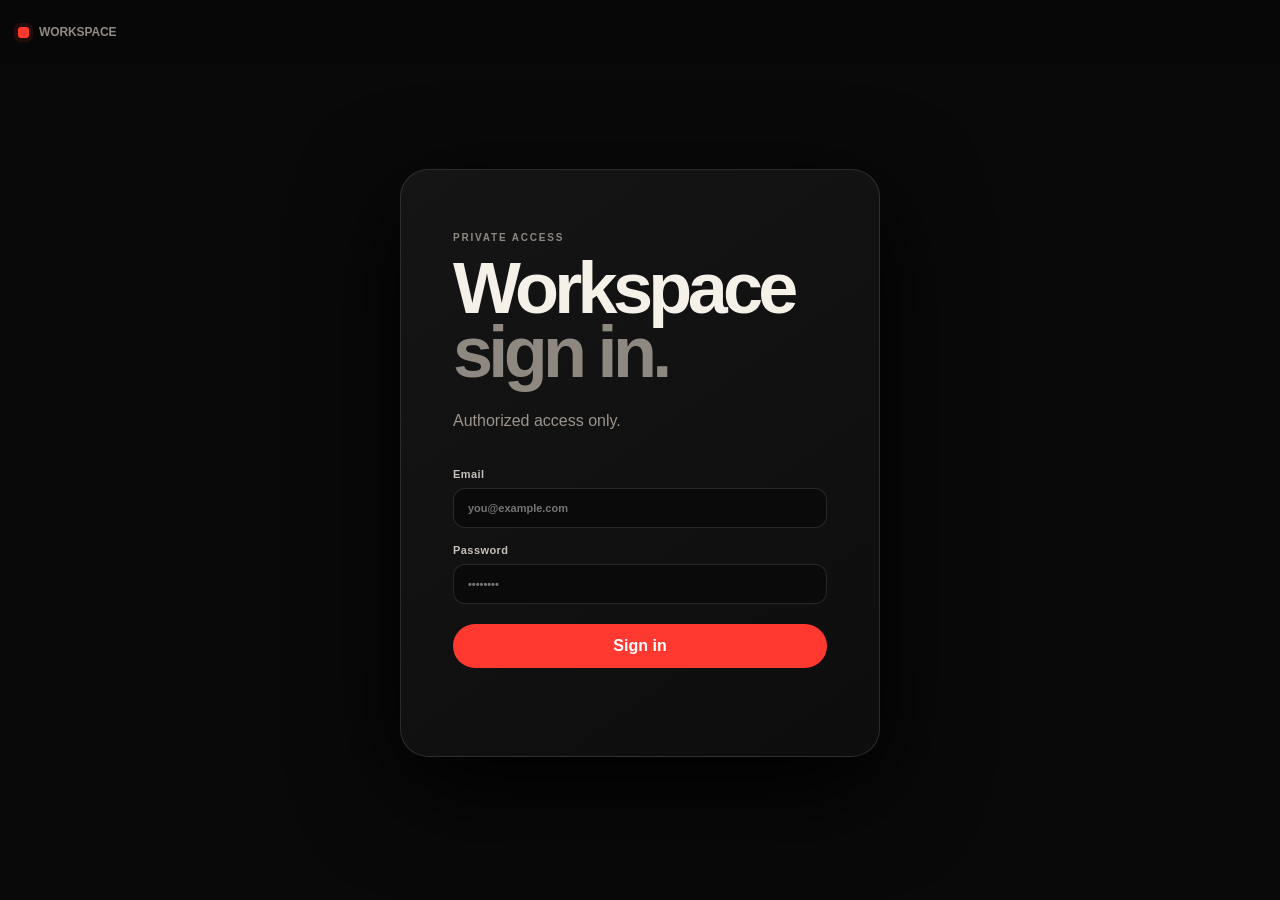
==== workspace/index.html @ 2addd580 "Migrate preserved BingeBox v26.6 frontend to Vercel" ====
<!doctype html>
<html lang="en">
<head>
  <meta charset="utf-8" />
  <meta name="viewport" content="width=device-width, initial-scale=1, viewport-fit=cover" />
  <meta name="theme-color" content="#090909" />
  <meta name="robots" content="noindex,nofollow,noarchive" />
  <title>Workspace</title>
  <link rel="icon" href="/assets/brand/favicon.svg" type="image/svg+xml" />
  <link rel="stylesheet" href="/workspace/admin.css?v=2470" />
</head>
<body>
  <header class="admin-header">
    <div class="workspace-mark" aria-label="Private workspace"><span></span><strong>Workspace</strong></div>
    <div class="admin-header-actions">
      <span id="sessionEmail" class="session-email"></span>
      <button id="logoutBtn" class="ghost-btn hidden" type="button">Sign out</button>
    </div>
  </header>

  <main>
    <section id="loginView" class="login-view">
      <div class="login-card">
        <p class="kicker">PRIVATE ACCESS</p>
        <h1>Workspace<br><em>sign in.</em></h1>
        <p class="muted">Authorized access only.</p>
        <form id="loginForm" class="stack">
          <label>Email<input id="loginEmail" type="email" autocomplete="email" required placeholder="you@example.com" /></label>
          <label>Password<input id="loginPassword" type="password" autocomplete="current-password" required placeholder="••••••••" /></label>
          <button class="primary-btn" type="submit">Sign in</button>
          <p id="loginStatus" class="status"></p>
        </form>
      </div>
    </section>

    <section id="dashboardView" class="dashboard hidden">
      <nav class="workspace-nav" aria-label="Workspace sections">
        <div class="workspace-nav-label">BINGEBOX</div>
        <a href="#libraryWorkspace" data-workspace-nav="content"><span><svg viewBox="0 0 24 24" aria-hidden="true"><path d="M4 5h6v6H4zM14 5h6v6h-6zM4 15h6v4H4zM14 15h6v4h-6z"/></svg></span><b>Content</b><small>Library & episodes</small></a>
        <a href="#analyticsWorkspace" data-workspace-nav="analytics"><span><svg viewBox="0 0 24 24" aria-hidden="true"><path d="M5 19V9m7 10V5m7 14v-7"/></svg></span><b>Insights</b><small>Audience performance</small></a>
        <a href="#homepageWorkspace" data-workspace-nav="homepage"><span><svg viewBox="0 0 24 24" aria-hidden="true"><path d="m4 12 8-7 8 7v7H4zM9 19v-5h6v5"/></svg></span><b>Homepage</b><small>Hero & discovery</small></a>
        <a href="#systemWorkspace" data-workspace-nav="system"><span><svg viewBox="0 0 24 24" aria-hidden="true"><circle cx="12" cy="12" r="3"/><path d="M19 12a7 7 0 0 0-.1-1l2-1.5-2-3.4-2.4 1a8 8 0 0 0-1.7-1L14.5 3h-5L9 6.1a8 8 0 0 0-1.7 1l-2.4-1-2 3.4L5 11a7 7 0 0 0 0 2l-2 1.5 2 3.4 2.4-1a8 8 0 0 0 1.7 1l.4 3.1h5l.4-3.1a8 8 0 0 0 1.7-1l2.4 1 2-3.4-2.1-1.5a7 7 0 0 0 .1-1z"/></svg></span><b>System</b><small>Health & operations</small></a>
      </nav>
      <div class="dashboard-top">
        <div>
          <p class="kicker" id="workspaceEyebrow">CONTENT</p>
          <h1 id="workspaceTitle">Content Library</h1>
          <p class="muted" id="workspaceSubtitle">Manage titles, episodes and publishing.</p>
        </div>
        <button id="newDramaBtn" class="primary-btn" type="button">+ Add drama</button>
      </div>

      <div class="stats" id="stats"></div>

      <section class="highlight-manager workspace-tab-panel" data-workspace-panel="homepage" id="homepageWorkspace" aria-labelledby="highlightManagerTitle">
        <div class="highlight-manager-head">
          <div><p class="kicker">HOMEPAGE</p><h2 id="highlightManagerTitle">Hero highlights</h2><p class="muted">Automatic mode always uses the current Top 3 Trending. Switch to Custom only when you want to pin specific titles.</p></div>
          <label class="highlight-mode"><input id="heroManualMode" type="checkbox" /><span>Custom picks</span></label>
        </div>
        <div id="heroAutoPreview" class="hero-auto-preview">Loading current trending picks…</div>
        <div id="heroManualFields" class="hero-manual-fields hidden">
          <label><span>#1 Front highlight</span><select id="heroPick1"></select></label>
          <label><span>#2 Middle highlight</span><select id="heroPick2"></select></label>
          <label><span>#3 Back highlight</span><select id="heroPick3"></select></label>
        </div>
        <div class="highlight-manager-foot"><p id="heroHighlightStatus" class="status" aria-live="polite"></p><button id="saveHeroHighlightsBtn" class="primary-btn" type="button">Save highlights</button></div>
      </section>

      <details class="workspace-secondary analytics-workspace workspace-tab-panel" data-workspace-panel="analytics" id="analyticsWorkspace" open><summary>Insights</summary>
      <section class="analytics-panel" aria-labelledby="analyticsTitle">
        <div class="analytics-head">
          <div><p class="kicker">AUDIENCE</p><div class="analytics-title-row"><h2 id="analyticsTitle">BingeBox analytics</h2><button class="analytics-info-btn" type="button" data-analytics-info="about" aria-label="About BingeBox analytics">i</button></div></div>
          <div class="analytics-controls"><select id="analyticsDays"><option value="7">7 days</option><option value="30" selected>30 days</option><option value="90">90 days</option></select><button id="refreshAnalyticsBtn" class="ghost-btn" type="button">Refresh</button></div>
        </div>
        <div class="analytics-period-note" id="analyticsPeriodNote">Performance for the selected period</div>
        <div class="analytics-cards" id="analyticsCards"><div class="empty">Loading insights…</div></div>
        <section class="meta-performance-card">
          <div class="meta-performance-head"><div><span>PERFORMANCE</span><strong id="analyticsGraphTitle">Views</strong></div><div class="metric-tabs" id="analyticsMetricTabs" role="tablist" aria-label="Graph metric"></div></div>
          <div class="analytics-trends" id="analyticsTrends"></div>
        </section>
        <div class="analytics-insights-grid"><div class="analytics-top" id="analyticsTop"></div><div class="analytics-breakdown" id="analyticsBreakdown"></div></div>
        <div class="analytics-funnel" id="analyticsFunnel"></div>
      </section>
      </details>



      <details class="workspace-secondary workspace-tab-panel" data-workspace-panel="system" id="systemWorkspace" open><summary>System health</summary>
      <section class="ops-panel" aria-labelledby="opsTitle">
        <div class="ops-head"><div><p class="kicker">OPERATIONS</p><h2 id="opsTitle">Storage &amp; live health</h2><p class="muted">Live checks for R2 storage, secure playback, push delivery and donation tracking.</p></div><button id="runOpsChecksBtn" class="ghost-btn" type="button">Run live checks</button></div>
        <div class="ops-cards" id="opsCards"><div class="empty">Run the live checks after each production deploy.</div></div>
        <div class="storage-meter"><div class="storage-meter-head"><span>R2 free storage allowance</span><strong id="storageMeterLabel">—</strong></div><div class="storage-meter-track"><i id="storageMeterFill"></i></div></div>
        <div class="ops-detail-grid"><div><span>Video objects</span><strong id="storageVideoObjects">—</strong></div><div><span>Average video</span><strong id="storageAverageVideo">—</strong></div><div><span>Orphaned video files</span><strong id="storageOrphans">—</strong></div><div><span>Est. storage cost</span><strong id="storageCost">—</strong></div></div>
        <div id="opsCheckList" class="ops-check-list"></div>
        <section class="source-health" aria-labelledby="sourceHealthTitle">
          <div class="source-health-head">
            <div><p class="kicker">PLAYER COVERAGE</p><h3 id="sourceHealthTitle">Source health</h3><p class="muted">One-click broken-episode repair retests disabled stored sources, safely reactivates any source that is genuinely reusable, restores the playback fallback, and leaves truly dead sources disabled for fresh recapture.</p></div>
            <div class="source-health-actions"><button id="fixBrokenEpisodesBtn" class="primary-btn" type="button">Fix all broken episodes</button><button id="fixAllSourcesBtn" class="ghost-btn" type="button">Fix all sources</button><button id="refreshSourceHealthBtn" class="ghost-btn" type="button">Refresh sources</button></div>
          </div>
          <p id="sourceRepairStatus" class="status source-repair-status" aria-live="polite"></p>
          <div id="sourceHealthCards" class="source-health-cards"><div class="empty">Run live checks to review source coverage.</div></div>
          <div id="sourceHealthAttention" class="source-health-attention"></div>
        </section>
      </section>
      </details>

      <details class="workspace-secondary workspace-tab-panel" data-workspace-panel="system"><summary>Notifications & donations</summary>
      <div class="operations-grid">
        <section class="ops-subpanel" aria-labelledby="donationTrackingTitle">
          <div class="ops-subhead"><div><p class="kicker">PAYMONGO</p><h2 id="donationTrackingTitle">Donation tracking</h2></div><button id="refreshDonationsBtn" class="ghost-btn" type="button">Refresh</button></div>
          <div class="mini-stat-grid"><div><strong id="donationTotal">₱0</strong><span>30-day support</span></div><div><strong id="donationCount">0</strong><span>Payments</span></div><div><strong id="donationAllTime">₱0</strong><span>All time</span></div></div>
          <div class="integration-state" id="donationWebhookState">Checking webhook…</div>
          <div id="recentDonations" class="compact-list"><div class="empty">No tracked payments yet.</div></div>
        </section>

        <section class="ops-subpanel" aria-labelledby="pushTitle">
          <div class="ops-subhead"><div><p class="kicker">PUSH</p><h2 id="pushTitle">Visitor notifications</h2></div><button id="refreshPushBtn" class="ghost-btn" type="button">Refresh</button></div>
          <div class="push-admin-stats"><strong id="pushSubscriberCount">0</strong><span>subscribed devices</span></div>
          <form id="pushBroadcastForm" class="push-broadcast-form">
            <label>Notification title<input id="pushTitleInput" maxlength="90" placeholder="New episodes are live" required /></label>
            <label>Message<textarea id="pushBodyInput" maxlength="220" rows="2" placeholder="A short, useful update." required></textarea></label>
            <label>Open when tapped<input id="pushUrlInput" maxlength="300" value="/" placeholder="/watch?..." /></label>
            <button class="primary-btn" type="submit">Send notification</button><p id="pushBroadcastStatus" class="status"></p>
          </form>
          <div id="pushHistory" class="compact-list"><div class="empty">No notifications sent yet.</div></div>
        </section>
      </div>
      </details>

      <details class="workspace-secondary workspace-tab-panel" data-workspace-panel="system"><summary>Donation settings</summary>
      <section class="site-settings-panel" aria-labelledby="donationSettingsTitle">
        <div class="site-settings-head"><div><p class="kicker">SUPPORT</p><h2 id="donationSettingsTitle">Donation button</h2><p class="muted">Use an external HTTPS payment or donation page. BingeBox never handles card details directly.</p></div><button id="saveDonationSettingsBtn" class="primary-btn" type="button">Save</button></div>
        <div class="site-settings-grid"><label>Button label<input id="donationLabel" maxlength="28" placeholder="Donate" /></label><label>Donation URL<input id="donationUrl" type="url" placeholder="https://…" /></label></div><p id="donationSettingsStatus" class="status"></p>
      </section>
      </details>

      <div class="notice hidden legacy-control workspace-tab-panel" data-workspace-panel="content" id="r2Notice"><strong>Video uploads are not connected yet.</strong><span>Finish the Cloudflare R2 Worker setup, then paste the Worker URL into <code>config.js</code>.</span></div>
      <section class="library-panel workspace-tab-panel" data-workspace-panel="content" id="libraryWorkspace" aria-labelledby="libraryTitle">
        <div class="library-head">
          <div><p class="kicker">LIBRARY</p><h2 id="libraryTitle">Dramas</h2><p class="muted" id="librarySummary">Loading titles…</p></div>
          <div class="library-controls">
            <label class="library-search"><span>Search</span><input id="dramaSearch" type="search" placeholder="Find a drama…" autocomplete="off" /></label>
            <label><span>Status</span><select id="dramaStatusFilter"><option value="all">All</option><option value="published">Published</option><option value="draft">Draft</option><option value="scheduled">Scheduled</option><option value="complete">Complete</option><option value="r18">R18</option></select></label>
            <label><span>Sort</span><select id="dramaSort"><option value="updated">Recently updated</option><option value="title">Title A–Z</option><option value="episodes">Most episodes</option><option value="status">Status</option></select></label>
          </div>
        </div>
        <div id="dramaList" class="drama-list"></div>
      </section>


      <details class="workspace-secondary workspace-tab-panel" data-workspace-panel="system"><summary>Requests & reports</summary>
      <div class="moderation-grid">
        <section class="moderation-panel"><div class="moderation-head"><div><p class="kicker">COMMUNITY POLL</p><h2>Upload requests</h2></div><button id="refreshRequestsBtn" class="ghost-btn" type="button">Refresh</button></div><div id="adminRequestList" class="moderation-list"><div class="empty">Loading requests…</div></div></section>
        <section class="moderation-panel"><div class="moderation-head"><div><p class="kicker">EPISODE HEALTH</p><h2>Viewer reports</h2></div><button id="refreshReportsBtn" class="ghost-btn" type="button">Refresh</button></div><div id="adminReportList" class="moderation-list"><div class="empty">Loading reports…</div></div></section>
      </div>
      </details>

      <details class="workspace-secondary workspace-tab-panel" data-workspace-panel="system"><summary>Security & rights log</summary>
      <section class="security-panel" aria-labelledby="securityPanelTitle">
        <div class="security-panel-head"><div><p class="kicker">SECURITY &amp; RIGHTS</p><h2 id="securityPanelTitle">Protection status</h2></div><button id="refreshAuditBtn" class="ghost-btn" type="button">Refresh</button></div>
        <div class="security-status-grid">
          <div class="security-status-item"><span>Secure media gateway</span><strong id="secureMediaStatus">Checking…</strong></div>
          <div class="security-status-item"><span>Publishing confirmation guard</span><strong class="ok">Active</strong></div>
          <div class="security-status-item"><span>Publishing audit trail</span><strong class="ok">Active</strong></div>
        </div>
        <div id="auditList" class="audit-list"><div class="empty">Loading recent activity…</div></div>
      </section>
      </details>
    </section>
  </main>

  <dialog id="analyticsInfoDialog" class="analytics-info-dialog">
    <div class="analytics-info-shell">
      <button id="closeAnalyticsInfo" class="icon-btn" type="button" aria-label="Close analytics information">×</button>
      <p class="kicker">ANALYTICS GUIDE</p><h2 id="analyticsInfoTitle">About analytics</h2><div id="analyticsInfoBody"></div>
    </div>
  </dialog>

  <dialog id="dramaDialog" class="editor-dialog">
    <form id="dramaForm" method="dialog" class="editor-shell">
      <div class="editor-head">
        <div><p class="kicker">DRAMA DETAILS</p><h2 id="editorTitle">Add drama</h2></div>
        <button class="icon-btn" value="cancel" type="button" id="closeEditor" aria-label="Close">×</button>
      </div>
      <input id="dramaId" type="hidden" />
      <div class="form-grid">
        <label>Title<input id="title" required placeholder="Drama title" /></label>
        <label>Slug<input id="slug" required placeholder="drama-title" pattern="[a-z0-9-]+" /></label>
        <label>Genre<select id="genre">
  <option>romance</option>
  <option>fantasy</option>
  <option>action</option>
  <option>comedy</option>
  <option>drama</option>
  <option>thriller</option>
  <option>mystery</option>
  <option>historical</option>
  <option>revenge</option>
  <option>family</option>
  <option>werewolf</option>
  <option>billionaire</option>
  <option>mafia</option>
  <option>anime</option>
  <option>sci-fi</option>
  <option>supernatural</option>
  <option>crime</option>
  <option>school</option>
  <option>office</option>
  <option>medical</option>
  <option>other</option>
</select></label>
        <label>Sort order<input id="sortOrder" type="number" value="0" step="1" /></label>
        <label>Publish at <span>optional</span><input id="dramaPublishAt" type="datetime-local" /></label>
        <label class="span-2">Moods / tags<input id="mood" placeholder="romance, revenge, CEO" /></label>
        <label class="span-2">Description<textarea id="description" rows="4" placeholder="Short hook for the drama"></textarea></label>
        <label class="span-2">Poster URL<input id="posterUrl" placeholder="https://…" /></label>
        <label class="upload-field span-2">Upload poster<input id="posterFile" type="file" accept="image/jpeg,image/png,image/webp" /><span id="posterUploadStatus"></span></label>
        <div class="poster-preview-wrap span-2"><img id="posterPreview" class="poster-preview hidden" alt="Poster preview" /></div>

        <section class="rights-panel permission-panel span-2" aria-labelledby="rightsPanelTitle">
          <div class="rights-panel-head">
            <div><p class="kicker">PUBLISHING PERMISSION</p><h3 id="rightsPanelTitle">Permission confirmation</h3></div>
            <span id="rightsStateBadge" class="rights-state">Not confirmed</span>
          </div>
          <label class="permission-auto">
            <input id="autoConfirmRights" type="checkbox" />
            <span><strong>Auto-confirm permission in Workspace</strong><small>When enabled, new or unverified dramas open with publishing permission already confirmed. You can turn this off any time.</small></span>
          </label>
          <label class="permission-attest">
            <input id="rightsAttestation" type="checkbox" />
            <span><strong>I confirm BingeBox has permission to distribute this title.</strong><small>This confirmation applies to this drama and its episodes. Publishing remains blocked until it is checked.</small></span>
          </label>
          <details class="rights-advanced">
            <summary>Advanced rights details <span>optional</span></summary>
            <p class="rights-help">Optional private record-keeping. These details are not shown in the public catalog.</p>
            <div class="rights-grid">
              <label>Rights basis<select id="rightsBasis"><option value="other">Permission confirmed</option><option value="licensed">Licensed</option><option value="owned">Owned / commissioned</option><option value="public_domain">Public domain</option><option value="unverified">Not specified</option></select></label>
              <label>Rights holder / licensor<input id="rightsHolder" placeholder="Optional" /></label>
              <label>License / agreement reference<input id="rightsReference" placeholder="Optional contract or internal reference" /></label>
              <label>Licensed territories<input id="rightsTerritories" placeholder="Optional" /></label>
              <label>Rights expiry<input id="rightsExpiry" type="date" /></label>
              <label class="span-2">Internal notes<textarea id="rightsNotes" rows="3" placeholder="Optional internal notes"></textarea></label>
            </div>
          </details>
          <p id="rightsMessage" class="status"></p>
        </section>
      </div>
      <div class="toggle-row">
        <label class="switch-label legacy-featured-control hidden"><input id="featured" type="checkbox" /><span></span>Legacy featured flag</label>
        <label class="switch-label"><input id="completeSeries" type="checkbox" /><span></span>Complete series</label>
        <label class="switch-label r18-switch"><input id="r18Flag" type="checkbox" /><span></span>R18 / 18+</label>
        <label class="switch-label"><input id="published" type="checkbox" /><span></span>Published</label>
      </div>
      <div class="r18-detector-row" id="r18DetectorRow">
        <span id="r18DetectorStatus">R18 detector: no adult-content signal detected.</span>
        <div class="r18-detector-actions">
          <label class="r18-auto-toggle"><input id="autoR18Tagging" type="checkbox" checked /> Auto-tag R18</label>
          <button id="scanR18Btn" class="ghost-btn" type="button">Scan metadata</button>
        </div>
      </div>
      <div class="editor-actions">
        <button class="danger-btn hidden" id="deleteDramaBtn" type="button">Delete drama</button><button class="ghost-btn hidden" id="takeOfflineBtn" type="button">Take title offline</button>
        <div class="push"></div>
        <button class="ghost-btn" id="cancelDramaBtn" type="button">Cancel</button>
        <button class="primary-btn" type="submit">Save drama</button>
      </div>
      <p id="editorStatus" class="status"></p>
    </form>
  </dialog>

  <dialog id="episodesDialog" class="editor-dialog episode-dialog">
    <div class="editor-shell">
      <div class="editor-head">
        <div><p class="kicker">EPISODES</p><h2 id="episodesTitle">Episodes</h2></div>
        <button class="icon-btn" type="button" id="closeEpisodes" aria-label="Close">×</button>
      </div>
      <div class="episode-mode-tabs" role="tablist" aria-label="Episode upload mode">
        <button id="singleModeBtn" class="active" type="button" role="tab" aria-selected="true">External source</button>
        <button id="bulkModeBtn" class="hidden" type="button" role="tab" aria-selected="false">Legacy upload</button>
      </div>

      <div id="episodeRightsNotice" class="rights-episode-notice hidden"></div>
      <section id="singleEpisodePanel" class="episode-panel">
        <div class="episode-create episode-source-create">
          <label>Episode #<input id="episodeNumber" type="number" min="1" value="1" /></label>
          <label>Title<input id="episodeTitle" placeholder="Optional episode title" /></label>
          <details class="episode-advanced span-2"><summary>Source options</summary><div class="episode-advanced-grid">
          <label>Provider<input id="episodeProvider" value="upnshare" placeholder="upnshare" /></label>
          <label>Server label<input id="episodeServerLabel" value="Server 1" placeholder="Server 1" /></label>
          <label>Player type<select id="episodeSourceType"><option value="embed" selected>Embedded player</option><option value="direct">Direct video URL</option></select></label>
          </div></details>
          <label class="span-2">Embed / video URL<input id="episodeSourceUrl" type="url" inputmode="url" placeholder="https://…" /></label>
          <label class="upload-field hidden" aria-hidden="true">Legacy video file<input id="episodeFile" type="file" accept="video/mp4,video/webm,video/quicktime" tabindex="-1" /></label>
          <button id="addEpisodeBtn" class="primary-btn" type="button">Add source</button>
        </div>
        <div class="source-help"><strong>No upload required.</strong><span>Paste the provider's HTTPS embed URL. Reuse an existing episode number to add Server 2, Server 3, and other fallbacks.</span></div>
        <details class="quick-import" id="quickImport">
          <summary>Import episodes</summary>
          <div class="quick-import-body">
            <div class="importer-health" id="importerHealth" data-state="idle">
              <div class="importer-health-copy"><span class="importer-health-dot" aria-hidden="true"></span><div><strong id="importerHealthTitle">Importer not tested</strong><small id="importerHealthDetail">Test browser → Worker connectivity before the first import.</small></div></div>
              <button id="importerHealthTest" class="ghost-btn" type="button">Test importer</button>
            </div>
            <label class="span-2">Watch / series URL<input id="seriesImportUrl" type="url" inputmode="url" placeholder="https://…" /></label>
            <button id="seriesImportFetch" class="primary-btn" type="button">Fetch episodes</button>
            <p id="seriesImportStatus" class="status"></p>
            <div id="seriesImportDiagnostics" class="import-diagnostics hidden" aria-live="polite"></div>
            <div id="quickImportPreview" class="quick-import-preview"></div>
            <div class="import-actions">
              <button id="seriesImportRetry" class="ghost-btn hidden" type="button">Retry failed episodes</button>
              <button id="quickImportSave" class="primary-btn hidden" type="button">Import all</button>
            </div>
            <details class="import-fallback">
              <summary>Paste player links instead</summary>
              <p class="muted">Paste official embed/player URLs or iframe HTML. Ordinary drama/watch-page URLs are rejected.</p>
              <textarea id="quickImportInput" rows="5" placeholder="Paste player URLs or iframe HTML"></textarea>
              <div class="quick-import-row">
                <label>Start episode<input id="quickImportStart" type="number" min="1" value="1" /></label>
                <label>Provider override <input id="quickImportProvider" value="" placeholder="Auto-detect" /></label>
                <button id="quickImportAnalyze" class="ghost-btn" type="button">Preview links</button>
              </div>
              <p id="quickImportStatus" class="status"></p>
            </details>
          </div>
        </details>
        <div id="uploadProgress" class="upload-progress hidden"><div></div><span>Saving…</span></div>
        <p id="episodeStatus" class="status"></p>
      </section>

      <section id="bulkEpisodePanel" class="episode-panel hidden" hidden>
        <label id="bulkDropzone" class="bulk-dropzone" for="bulkEpisodeFiles">
          <input id="bulkEpisodeFiles" type="file" multiple accept="video/mp4,video/webm,video/quicktime" />
          <span class="bulk-drop-icon">＋</span>
          <strong>Select all episode videos</strong>
          <small>or drag & drop them here · MP4, WebM or MOV · max 1 GB each</small>
        </label>

        <div class="bulk-options">
          <label>Starting episode #<input id="bulkStartNumber" type="number" min="1" value="1" /></label>
          <label class="switch-label bulk-publish"><input id="bulkPublish" type="checkbox" /><span></span>Publish after upload</label>
          <label class="switch-label bulk-schedule-toggle"><input id="bulkSchedule" type="checkbox" /><span></span>Schedule releases</label>
          <div class="bulk-schedule-fields hidden" id="bulkScheduleFields">
            <label>First release<input id="bulkScheduleStart" type="datetime-local" /></label>
            <label>Every <span>hours</span><input id="bulkScheduleInterval" type="number" min="1" step="1" value="24" /></label>
          </div>
          <p>Files are sorted naturally by filename (1, 2, 3 … 10) and uploaded one at a time for reliability.</p>
        </div>

        <div class="bulk-toolbar">
          <div id="bulkSummary" class="bulk-summary">No files selected.</div>
          <div class="bulk-toolbar-actions">
            <button id="bulkClearBtn" class="ghost-btn" type="button">Clear</button>
            <button id="bulkUploadBtn" class="primary-btn" type="button" disabled>Upload all</button>
          </div>
        </div>

        <div id="bulkOverallProgress" class="upload-progress hidden"><div></div><span>Preparing…</span></div>
        <p id="bulkStatus" class="status"></p>
        <div id="bulkQueue" class="bulk-queue"></div>
      </section>

      <section class="episode-bulk-editor">
        <div class="episode-bulk-head"><div><span>BULK METADATA</span><strong>Edit selected episodes</strong></div><label class="select-all-label"><input id="selectAllEpisodes" type="checkbox" /> Select all</label></div>
        <div class="episode-bulk-grid">
          <label>Action<select id="episodeBulkAction"><option value="publish">Publish now</option><option value="draft">Make draft</option><option value="schedule">Schedule releases</option><option value="rename">Rename pattern</option></select></label>
          <label class="bulk-action-field hidden" data-bulk-field="schedule">First release<input id="episodeScheduleStart" type="datetime-local" /></label>
          <label class="bulk-action-field hidden" data-bulk-field="schedule">Interval hours<input id="episodeScheduleInterval" type="number" min="1" value="24" /></label>
          <label class="bulk-action-field hidden" data-bulk-field="rename">Title pattern<input id="episodeRenamePattern" value="Episode {n}" placeholder="Episode {n}" /></label>
          <button id="applyEpisodeBulkBtn" class="primary-btn" type="button" disabled>Apply to selected</button>
        </div>
        <p id="episodeBulkStatus" class="status"></p>
      </section>

      <div class="episode-list-head"><span>Existing episodes</span><div class="episode-list-tools"><span id="episodeCountLabel"></span><button id="publishAllDraftsBtn" class="ghost-btn" type="button">Publish all drafts</button></div></div>
      <div id="episodeList" class="episode-list"></div>
    </div>
  </dialog>

  <script src="/config.js?v=2050"></script>
  <script src="/poster-fallback.js?v=2470"></script>
  <script src="/workspace/admin.js?v=2470"></script>
</body>
</html>
---- workspace/admin.css ----
:root{--black:#090909;--red:#FF3830;--white:#F5F0E8;--coral:#FF685C;--panel:#111;--panel2:#161616;--line:rgba(245,240,232,.13);--muted:#9c948d;--radius:20px}*{box-sizing:border-box}html{background:var(--black)}body{margin:0;background:var(--black);color:var(--white);font-family:Inter,-apple-system,BlinkMacSystemFont,"Segoe UI",Arial,sans-serif;-webkit-font-smoothing:antialiased}button,input,select,textarea{font:inherit}.hidden{display:none!important}.admin-header{position:sticky;top:0;z-index:20;height:74px;padding:0 clamp(18px,4vw,58px);display:flex;align-items:center;justify-content:space-between;background:rgba(9,9,9,.86);backdrop-filter:blur(18px);border-bottom:1px solid var(--line)}.admin-brand{display:flex;gap:11px;align-items:center}.admin-brand img:first-child{width:32px;height:32px}.admin-brand img:last-child{width:146px}.admin-header-actions{display:flex;align-items:center;gap:12px}.session-email{font-size:11px;color:var(--muted)}main{padding:clamp(28px,5vw,72px)}.login-view{min-height:calc(100svh - 150px);display:grid;place-items:center}.login-card{width:min(560px,100%);padding:clamp(26px,5vw,52px);background:linear-gradient(145deg,#151515,#0d0d0d);border:1px solid var(--line);border-radius:28px;box-shadow:0 30px 100px #000}.kicker{font-size:10px;letter-spacing:.18em;color:var(--red);font-weight:900}.login-card h1,.dashboard h1{font-size:clamp(44px,7vw,82px);line-height:.88;letter-spacing:-.065em;margin:14px 0 24px}.login-card h1 em{color:var(--red);font-style:normal}.muted{color:var(--muted);line-height:1.6}.stack{display:grid;gap:16px;margin-top:34px}label{display:grid;gap:8px;color:#c7c0ba;font-size:11px;font-weight:800;letter-spacing:.04em}input,select,textarea{width:100%;border:1px solid var(--line);border-radius:12px;background:#0a0a0a;color:var(--white);padding:13px 14px;outline:none}input:focus,select:focus,textarea:focus{border-color:rgba(255,56,48,.7);box-shadow:0 0 0 3px rgba(255,56,48,.09)}.primary-btn,.ghost-btn,.danger-btn,.icon-btn{appearance:none;border:0;cursor:pointer;border-radius:999px;padding:13px 17px;font-weight:900}.primary-btn{background:var(--red);color:white}.ghost-btn{background:#191919;color:var(--white);border:1px solid var(--line)}.danger-btn{background:rgba(255,56,48,.12);color:#ff7b75;border:1px solid rgba(255,56,48,.24)}.status{min-height:18px;margin:2px 0 0;color:#aaa;font-size:12px}.status.error{color:#ff7b75}.status.success{color:#8cdd9d}.dashboard{max-width:1320px;margin:auto}.dashboard-top{display:flex;align-items:flex-end;justify-content:space-between;gap:30px}.dashboard-top h1{margin-bottom:7px}.stats{display:grid;grid-template-columns:repeat(3,1fr);gap:12px;margin:34px 0}.stat{border:1px solid var(--line);border-radius:18px;padding:20px;background:#101010}.stat strong{display:block;font-size:32px}.stat span{font-size:10px;color:var(--muted);text-transform:uppercase;letter-spacing:.12em}.notice{display:flex;gap:10px;flex-wrap:wrap;background:#17120b;border:1px solid rgba(255,184,77,.23);border-radius:15px;padding:14px 16px;margin:0 0 20px;color:#e5d2b2;font-size:12px}.notice span{color:#a99573}.drama-list{display:grid;gap:10px}.drama-row{display:grid;grid-template-columns:74px minmax(0,1fr) auto;gap:16px;align-items:center;padding:10px;border:1px solid var(--line);border-radius:17px;background:#101010}.drama-row img{width:74px;aspect-ratio:2/3;object-fit:cover;border-radius:10px;background:#1a1a1a}.drama-main{min-width:0}.drama-main h3{margin:0 0 6px;font-size:20px}.drama-meta{display:flex;gap:8px;flex-wrap:wrap;color:var(--muted);font-size:10px;text-transform:uppercase;letter-spacing:.08em}.badge{border:1px solid var(--line);border-radius:999px;padding:4px 7px}.badge.live{color:#92e69e;border-color:rgba(80,220,100,.25)}.row-actions{display:flex;gap:8px;flex-wrap:wrap;justify-content:flex-end}.row-actions button{padding:10px 12px;font-size:11px}.editor-dialog{width:min(880px,calc(100% - 28px));max-height:92svh;padding:0;background:#101010;color:var(--white);border:1px solid var(--line);border-radius:24px;box-shadow:0 50px 120px #000}.editor-dialog::backdrop{background:rgba(0,0,0,.82);backdrop-filter:blur(7px)}.editor-shell{padding:clamp(20px,4vw,38px);overflow:auto;max-height:92svh}.editor-head{display:flex;justify-content:space-between;gap:20px;align-items:flex-start;margin-bottom:27px}.editor-head h2{font-size:36px;margin:4px 0 0}.icon-btn{font-size:31px;line-height:1;width:42px;height:42px;padding:0;background:#1a1a1a;color:white}.form-grid{display:grid;grid-template-columns:1fr 1fr;gap:14px}.span-2{grid-column:1/-1}.upload-field input{padding:10px}.upload-field span{font-weight:500;color:var(--muted)}.toggle-row{display:flex;gap:22px;margin:22px 0}.switch-label{display:flex;align-items:center;gap:9px}.switch-label input{width:18px;height:18px;accent-color:var(--red)}.editor-actions{display:flex;align-items:center;gap:10px;padding-top:20px;border-top:1px solid var(--line)}.push{flex:1}.episode-create{display:grid;grid-template-columns:110px 1fr 1.3fr auto;gap:10px;align-items:end}.episode-list{display:grid;gap:8px;margin-top:20px}.episode-row{display:grid;grid-template-columns:60px minmax(0,1fr) auto;gap:12px;align-items:center;padding:12px;border:1px solid var(--line);border-radius:13px;background:#0b0b0b}.episode-num{font-size:24px;color:var(--red);font-weight:900}.episode-row h4{margin:0 0 4px}.episode-row p{margin:0;color:var(--muted);font-size:11px}.upload-progress{height:42px;border:1px solid var(--line);border-radius:999px;margin:18px 0;position:relative;overflow:hidden;background:#080808}.upload-progress div{position:absolute;inset:0 auto 0 0;width:0;background:linear-gradient(90deg,var(--red),var(--coral));transition:width .2s}.upload-progress span{position:relative;z-index:2;height:100%;display:grid;place-items:center;font-size:11px;font-weight:900}.empty{padding:34px;border:1px dashed var(--line);border-radius:18px;text-align:center;color:var(--muted)}code{font-family:ui-monospace,monospace;color:var(--white)}@media(max-width:760px){main{padding:24px 15px}.session-email{display:none}.dashboard-top{align-items:flex-start;flex-direction:column}.dashboard-top .primary-btn{width:100%}.stats{grid-template-columns:1fr 1fr 1fr}.drama-row{grid-template-columns:60px minmax(0,1fr)}.drama-row img{width:60px}.row-actions{grid-column:1/-1;justify-content:stretch}.row-actions button{flex:1}.form-grid{grid-template-columns:1fr}.span-2{grid-column:auto}.episode-create{grid-template-columns:1fr 1fr}.episode-create .upload-field{grid-column:1/-1}.episode-create .primary-btn{grid-column:1/-1}.editor-actions{flex-wrap:wrap}.danger-btn{order:2;width:100%}}@media(max-width:480px){.admin-brand img:last-child{width:120px}.stats{gap:6px}.stat{padding:15px 11px}.stat strong{font-size:26px}.stat span{font-size:8px}.editor-dialog{width:100%;max-height:96svh;border-radius:22px 22px 0 0;margin:auto 0 0}.editor-shell{max-height:96svh}.episode-create{grid-template-columns:1fr}}

.signup-note{margin:0;color:#746e68;font-size:11px;line-height:1.55}.signup-note strong{color:#bdb5ad}

.poster-preview-wrap{min-height:0}
.poster-preview{display:block;width:min(220px,100%);aspect-ratio:2/3;object-fit:cover;border-radius:14px;border:1px solid var(--line);background:#151515;box-shadow:0 18px 44px rgba(0,0,0,.35)}

.upload-progress>div{transition:width .18s linear}


/* v10 bulk episode uploader */
.episode-dialog{width:min(1080px,calc(100% - 28px))}
.episode-mode-tabs{display:inline-flex;padding:4px;margin:0 0 20px;border:1px solid var(--line);border-radius:999px;background:#0a0a0a}
.episode-mode-tabs button{border:0;border-radius:999px;padding:10px 15px;background:transparent;color:var(--muted);cursor:pointer;font-weight:900;font-size:11px}
.episode-mode-tabs button.active{background:var(--white);color:#111}
.episode-panel{padding:2px 0 20px}
.episode-list-head{display:flex;justify-content:space-between;align-items:center;margin-top:18px;padding-top:22px;border-top:1px solid var(--line);font-size:10px;text-transform:uppercase;letter-spacing:.12em;color:var(--muted);font-weight:900}
.bulk-dropzone{position:relative;display:grid;place-items:center;text-align:center;gap:7px;min-height:170px;padding:28px;border:1px dashed rgba(245,240,232,.24);border-radius:20px;background:linear-gradient(145deg,#111,#0b0b0b);cursor:pointer;transition:border-color .2s,background .2s,transform .2s}
.bulk-dropzone:hover,.bulk-dropzone.dragging{border-color:rgba(255,56,48,.75);background:rgba(255,56,48,.055)}
.bulk-dropzone.dragging{transform:scale(.995)}
.bulk-dropzone input{position:absolute;opacity:0;pointer-events:none;width:1px;height:1px}
.bulk-drop-icon{display:grid;place-items:center;width:42px;height:42px;border-radius:50%;background:var(--red);color:white;font-size:25px;font-weight:400}
.bulk-dropzone strong{font-size:16px;color:var(--white)}
.bulk-dropzone small{font-size:11px;color:var(--muted);font-weight:500;letter-spacing:0}
.bulk-options{display:grid;grid-template-columns:170px auto 1fr;gap:18px;align-items:end;margin-top:16px;padding:16px;border:1px solid var(--line);border-radius:16px;background:#0b0b0b}
.bulk-options>p{margin:0;color:var(--muted);font-size:11px;line-height:1.55;align-self:center}
.bulk-publish{align-self:center;white-space:nowrap}
.bulk-toolbar{display:flex;align-items:center;justify-content:space-between;gap:14px;margin-top:16px}
.bulk-summary{color:#c5bdb6;font-size:12px;font-weight:800}
.bulk-toolbar-actions{display:flex;gap:8px}
.bulk-toolbar button:disabled{opacity:.42;cursor:not-allowed}
.bulk-queue{display:grid;gap:8px;margin-top:14px;max-height:360px;overflow:auto;padding-right:3px}
.bulk-row{display:grid;grid-template-columns:76px minmax(0,1fr) 180px;align-items:center;gap:14px;padding:12px 14px;border:1px solid var(--line);border-radius:14px;background:#0b0b0b}
.bulk-row.invalid{border-color:rgba(255,104,92,.35);background:rgba(255,56,48,.035)}
.bulk-row.done{border-color:rgba(80,220,100,.22)}
.bulk-row.failed{border-color:rgba(255,56,48,.4)}
.bulk-episode{color:var(--red);font-size:13px;font-weight:950;letter-spacing:.08em}
.bulk-file{min-width:0;display:grid;gap:3px}
.bulk-file strong{display:block;overflow:hidden;text-overflow:ellipsis;white-space:nowrap;font-size:12px;color:var(--white)}
.bulk-file span{font-size:10px;color:var(--muted)}
.bulk-file small{font-size:10px;color:#ff7b75;font-weight:600;line-height:1.35}
.bulk-row-status{display:grid;gap:7px}
.bulk-row-status>span{text-align:right;font-size:10px;color:var(--muted);font-weight:800}
.bulk-row.done .bulk-row-status>span{color:#8cdd9d}.bulk-row.failed .bulk-row-status>span,.bulk-row.invalid .bulk-row-status>span{color:#ff7b75}
.mini-progress{height:4px;border-radius:999px;background:#1c1c1c;overflow:hidden}
.mini-progress i{display:block;height:100%;width:0;background:linear-gradient(90deg,var(--red),var(--coral));transition:width .15s linear}
.bulk-row.done .mini-progress i{background:#72c983}
@media(max-width:760px){.episode-mode-tabs{display:flex;width:100%}.episode-mode-tabs button{flex:1}.bulk-options{grid-template-columns:1fr 1fr}.bulk-options>p{grid-column:1/-1}.bulk-row{grid-template-columns:58px minmax(0,1fr)}.bulk-row-status{grid-column:1/-1}.bulk-row-status>span{text-align:left}.bulk-toolbar{align-items:flex-start;flex-direction:column}.bulk-toolbar-actions{width:100%}.bulk-toolbar-actions button{flex:1}}
@media(max-width:480px){.bulk-options{grid-template-columns:1fr}.bulk-options>p{grid-column:auto}.bulk-publish{padding:7px 0}.bulk-dropzone{min-height:150px}.bulk-queue{max-height:300px}}


/* v11 discreet workspace + mobile admin */
.workspace-mark{display:flex;align-items:center;gap:10px;color:#918a84;font-size:10px;letter-spacing:.16em;text-transform:uppercase}.workspace-mark span{width:9px;height:9px;border-radius:50%;background:#57524e;box-shadow:0 0 0 5px rgba(245,240,232,.04)}.workspace-mark strong{font-weight:800}
.login-card{max-width:480px}.login-card h1{font-size:clamp(48px,6vw,72px)}.login-card .kicker{color:#8f8881}.login-card h1 em{color:#8f8881}.login-card .primary-btn{margin-top:4px}
@media(max-width:760px){
  .admin-header{height:62px;padding:0 14px;padding-top:env(safe-area-inset-top)}main{padding:20px 12px calc(22px + env(safe-area-inset-bottom))}.login-view{min-height:calc(100svh - 90px)}.login-card{border-radius:22px;padding:28px 20px}.login-card h1{font-size:49px;margin-bottom:16px}.stack{margin-top:24px}.primary-btn,.ghost-btn,.danger-btn{min-height:46px}
  .dashboard-top h1{font-size:48px}.dashboard-top{gap:16px}.stats{margin:22px 0 16px}.drama-row{padding:9px;border-radius:15px}.drama-main h3{font-size:17px}.row-actions button{min-height:42px}
  .editor-dialog{width:100%;max-height:97svh;border-radius:22px 22px 0 0;margin:auto 0 0}.editor-shell{padding:20px 14px calc(18px + env(safe-area-inset-bottom));max-height:97svh}.editor-head{margin-bottom:18px}.editor-head h2{font-size:29px}.form-grid{gap:11px}input,select,textarea{font-size:16px;min-height:46px}
  .editor-actions{position:sticky;bottom:calc(-18px - env(safe-area-inset-bottom));z-index:8;margin:16px -14px calc(-18px - env(safe-area-inset-bottom));padding:12px 14px calc(12px + env(safe-area-inset-bottom));background:rgba(12,12,12,.96);backdrop-filter:blur(18px);border-top:1px solid var(--line)}.editor-actions .primary-btn{min-width:132px}
  .episode-dialog .editor-shell{padding-bottom:calc(82px + env(safe-area-inset-bottom))}.episode-mode-tabs{position:sticky;top:-20px;z-index:7;background:#101010;padding:8px 0}.bulk-toolbar{position:sticky;bottom:calc(2px + env(safe-area-inset-bottom));z-index:7;background:rgba(16,16,16,.96);backdrop-filter:blur(18px);border:1px solid var(--line);border-radius:16px;padding:10px;margin:14px 0}.bulk-toolbar-actions button{min-height:44px}.bulk-queue{max-height:none}.episode-row{grid-template-columns:52px minmax(0,1fr);padding:10px}.episode-row .row-actions{grid-column:1/-1}.episode-list-head{margin-top:24px}
}
@media(max-width:480px){.workspace-mark strong{display:none}.workspace-mark span{width:10px;height:10px}.stats{grid-template-columns:repeat(3,1fr)}.stat span{letter-spacing:.05em}.bulk-dropzone{min-height:138px}.bulk-row{padding:9px}.poster-preview{width:min(180px,55vw)}}


/* v12 private rights ledger + publication guard */
.rights-panel{margin-top:6px;padding:18px;border:1px solid rgba(255,104,92,.24);border-radius:18px;background:linear-gradient(145deg,rgba(255,56,48,.045),#0b0b0b)}
.rights-panel-head{display:flex;align-items:center;justify-content:space-between;gap:16px}.rights-panel-head h3{margin:3px 0 0;font-size:22px}.rights-help{margin:9px 0 16px;color:var(--muted);font-size:11px;line-height:1.55}.rights-grid{display:grid;grid-template-columns:1fr 1fr;gap:12px}.rights-state{border:1px solid var(--line);border-radius:999px;padding:7px 10px;font-size:9px;font-weight:900;text-transform:uppercase;letter-spacing:.09em;color:#aaa}.rights-state.verified,.rights-badge.verified{color:#8cdd9d;border-color:rgba(80,220,100,.27)}.rights-state.expired,.rights-badge.expired{color:#ff9d72;border-color:rgba(255,122,65,.32)}.rights-state.unverified,.rights-badge.unverified{color:#ff7b75;border-color:rgba(255,56,48,.3)}.rights-confirmations{display:grid;gap:12px;margin-top:15px;padding-top:15px;border-top:1px solid var(--line)}.rights-attest{display:flex;grid-template-columns:auto 1fr;align-items:flex-start;gap:9px;font-size:10px;line-height:1.5;color:#aaa;letter-spacing:0}.rights-attest input{width:18px;height:18px;min-height:0;flex:0 0 auto;accent-color:var(--red)}.rights-episode-notice{margin:0 0 16px;padding:12px 14px;border:1px solid rgba(255,56,48,.28);border-radius:13px;background:rgba(255,56,48,.055);color:#ff9a95;font-size:11px;line-height:1.5}.row-actions button:disabled{opacity:.38;cursor:not-allowed}
@media(max-width:760px){.rights-grid{grid-template-columns:1fr}.rights-panel{padding:14px}.rights-panel-head{align-items:flex-start}.rights-panel-head h3{font-size:20px}.rights-state{white-space:nowrap}.rights-confirmations{gap:14px}}

.security-panel{margin:28px 0 64px;padding:22px;border:1px solid var(--line);border-radius:20px;background:rgba(255,255,255,.025)}
.security-panel-head{display:flex;justify-content:space-between;gap:16px;align-items:flex-start;margin-bottom:16px}.security-panel-head h2{margin:.2rem 0 0;font-size:clamp(1.35rem,4vw,2rem)}
.security-status-grid{display:grid;grid-template-columns:repeat(3,minmax(0,1fr));gap:10px;margin-bottom:18px}.security-status-item{padding:14px;border-radius:14px;background:#111;border:1px solid var(--line);display:flex;flex-direction:column;gap:7px}.security-status-item span{font-size:.78rem;color:var(--muted)}.security-status-item strong{font-size:.95rem}.security-status-item strong.ok{color:#a8e6b4}.security-status-item strong.warn{color:#ffd28c}
.audit-list{display:grid;gap:8px}.audit-row{display:flex;justify-content:space-between;align-items:center;gap:14px;padding:12px 2px;border-top:1px solid var(--line)}.audit-row>div{display:grid;gap:3px}.audit-row strong{font-size:.9rem}.audit-row span,.audit-row time{font-size:.76rem;color:var(--muted)}.audit-row time{text-align:right;white-space:nowrap}
@media(max-width:700px){.security-status-grid{grid-template-columns:1fr}.security-panel{padding:16px}.audit-row{align-items:flex-start}.audit-row time{white-space:normal;max-width:110px}}


/* v16 one-click publishing permission */
.permission-panel{border-color:rgba(245,240,232,.13);background:linear-gradient(145deg,rgba(245,240,232,.025),#0b0b0b)}
.permission-attest{display:flex;align-items:flex-start;gap:13px;margin-top:16px;padding:16px;border:1px solid rgba(245,240,232,.14);border-radius:15px;background:#0e0e0e;cursor:pointer;text-transform:none;letter-spacing:0}
.permission-attest:hover{border-color:rgba(255,104,92,.32)}
.permission-attest input{width:22px;height:22px;min-height:0;flex:0 0 auto;margin-top:1px;accent-color:var(--red)}
.permission-attest span{display:grid;gap:5px}.permission-attest strong{font-size:13px;line-height:1.35;color:var(--white)}.permission-attest small{font-size:10px;line-height:1.5;color:var(--muted);font-weight:500}
.rights-advanced{margin-top:12px;border-top:1px solid var(--line);padding-top:12px}.rights-advanced summary{cursor:pointer;list-style:none;color:#b8b0aa;font-size:10px;font-weight:900;text-transform:uppercase;letter-spacing:.09em;display:flex;justify-content:space-between;align-items:center;gap:12px;padding:5px 1px}.rights-advanced summary::-webkit-details-marker{display:none}.rights-advanced summary:after{content:'+';font-size:18px;font-weight:500;color:var(--muted)}.rights-advanced[open] summary:after{content:'−'}.rights-advanced summary span{font-size:9px;color:#69635f;font-weight:700}.rights-advanced .rights-help{margin:10px 0 13px}
@media(max-width:760px){.permission-attest{padding:14px}.permission-attest strong{font-size:12px}.permission-panel .rights-panel-head{align-items:center}}


/* v17 moderation + publish all */
.episode-list-tools{display:flex;align-items:center;gap:10px}.episode-list-tools .ghost-btn{padding:8px 11px}.moderation-grid{display:grid;grid-template-columns:1fr 1fr;gap:18px;margin:24px 0}.moderation-panel{border:1px solid var(--line);border-radius:18px;background:#0e0e0e;padding:18px;min-width:0}.moderation-head{display:flex;justify-content:space-between;gap:14px;align-items:start;margin-bottom:12px}.moderation-head h2{margin:3px 0 0;font-size:22px}.moderation-list{display:grid;max-height:460px;overflow:auto}.mod-row{display:flex;justify-content:space-between;gap:14px;padding:13px 0;border-top:1px solid #262626}.mod-row>div:first-child{min-width:0;display:grid;gap:4px}.mod-row strong{font-size:13px}.mod-row span,.mod-row small{color:#8c857f;font-size:10px}.mod-row p{margin:2px 0 0;color:#aaa39c;font-size:11px;line-height:1.45}.mod-actions{display:flex;gap:5px;align-items:flex-start;flex-wrap:wrap;justify-content:flex-end}.mod-actions button{padding:7px 9px;font-size:9px}.report-row{align-items:flex-start}@media(max-width:900px){.moderation-grid{grid-template-columns:1fr}.mod-row{display:grid}.mod-actions{justify-content:flex-start}.episode-list-head{align-items:flex-start;gap:10px}.episode-list-tools{flex-wrap:wrap;justify-content:flex-end}}

/* v18 — analytics, scheduling, bulk metadata */
.analytics-panel{margin:1rem 0 1.2rem;padding:1rem;border:1px solid var(--line);background:#101010;border-radius:20px}.analytics-head,.episode-bulk-head{display:flex;align-items:center;justify-content:space-between;gap:1rem}.analytics-head h2,.episode-bulk-head strong{margin:.1rem 0 0}.analytics-controls{display:flex;gap:.55rem}.analytics-controls select{border:1px solid var(--line);background:#151515;color:var(--cream);border-radius:12px;padding:.68rem .75rem}.analytics-cards{display:grid;grid-template-columns:repeat(5,minmax(0,1fr));gap:.6rem;margin-top:1rem}.analytics-card{border:1px solid var(--line);background:#151515;border-radius:15px;padding:.85rem}.analytics-card strong,.analytics-card span{display:block}.analytics-card strong{font-size:1.45rem}.analytics-card span{font-size:.67rem;color:var(--muted);margin-top:.18rem}.analytics-top{margin-top:.8rem;border-top:1px solid var(--line);padding-top:.6rem}.analytics-top-head,.analytics-top-row{display:grid;grid-template-columns:1fr auto;gap:1rem;padding:.55rem .25rem}.analytics-top-head{font-size:.58rem;letter-spacing:.12em;color:var(--muted)}.analytics-top-row{border-top:1px solid rgba(255,255,255,.05)}.analytics-top-row span{display:flex;gap:.65rem}.analytics-top-row b{color:var(--muted);font-weight:500}.badge.complete{border-color:rgba(255,104,92,.35);color:#FF685C}.episode-select{display:grid;place-items:center}.episode-select input,.select-all-label input{accent-color:#FF3830;width:1rem;height:1rem}.episode-row{grid-template-columns:auto 44px minmax(0,1fr) auto!important}.episode-bulk-editor{border:1px solid var(--line);background:#111;border-radius:16px;padding:.9rem;margin:1rem 0}.episode-bulk-head>div{display:grid;gap:.1rem}.episode-bulk-head>div span{font-size:.57rem;letter-spacing:.12em;color:#FF685C}.episode-bulk-head>div strong{font-size:.95rem}.select-all-label{font-size:.7rem;color:var(--muted);display:flex;align-items:center;gap:.45rem}.episode-bulk-grid{display:grid;grid-template-columns:1fr 1fr 1fr 1.4fr auto;gap:.6rem;align-items:end;margin-top:.75rem}.episode-bulk-grid label,.bulk-schedule-fields label{display:grid;gap:.28rem;font-size:.63rem;color:var(--muted)}.episode-bulk-grid select,.episode-bulk-grid input,.bulk-schedule-fields input{min-width:0;border:1px solid var(--line);background:#151515;color:var(--cream);border-radius:11px;padding:.67rem .7rem;font:inherit}.bulk-schedule-fields{grid-column:1/-1;display:grid;grid-template-columns:1fr 1fr;gap:.55rem;padding:.65rem;background:#121212;border:1px solid var(--line);border-radius:13px}.bulk-schedule-fields.hidden,.bulk-action-field.hidden{display:none}.bulk-schedule-toggle{white-space:nowrap}
@media(max-width:900px){.analytics-cards{grid-template-columns:repeat(2,1fr)}.episode-bulk-grid{grid-template-columns:1fr 1fr}.episode-bulk-grid .primary-btn{grid-column:1/-1}.episode-row{grid-template-columns:auto 36px minmax(0,1fr)!important}.episode-row .row-actions{grid-column:2/-1;justify-self:stretch}.analytics-head{align-items:flex-start;flex-direction:column}.analytics-controls{width:100%}.analytics-controls select{flex:1}}
@media(max-width:520px){.analytics-cards{grid-template-columns:1fr 1fr}.bulk-schedule-fields,.episode-bulk-grid{grid-template-columns:1fr}.episode-bulk-grid .primary-btn{grid-column:auto}.episode-bulk-head{align-items:flex-start;flex-direction:column}}


/* v18.1 — workspace visual QA / information hierarchy */
:root{--cream:var(--white)}
button:focus-visible,a:focus-visible,input:focus-visible,select:focus-visible,textarea:focus-visible,summary:focus-visible{outline:2px solid var(--coral);outline-offset:3px}
.dashboard{padding-bottom:36px}
.analytics-panel,.moderation-panel,.security-panel,.episode-bulk-editor{box-shadow:0 14px 42px rgba(0,0,0,.12)}
.analytics-cards>.empty{grid-column:1/-1}
.analytics-card{min-width:0}.analytics-card strong{overflow-wrap:anywhere}.analytics-card span{line-height:1.3}
.analytics-controls .ghost-btn{min-height:44px}
.episode-bulk-grid .primary-btn{min-height:44px}
.episode-bulk-grid select,.episode-bulk-grid input,.bulk-schedule-fields input{min-height:44px;color:var(--white)}
.episode-row{min-width:0}.episode-row h4,.episode-row p{overflow-wrap:anywhere}
.moderation-list{overscroll-behavior:contain}.mod-row{min-width:0}
.security-panel{margin-bottom:28px}
.editor-actions{position:sticky;bottom:-1px;z-index:5;background:linear-gradient(180deg,rgba(16,16,16,0),#101010 18%);padding-top:24px;padding-bottom:2px}

@media(max-width:900px){
  .analytics-panel{padding:16px}.analytics-controls{display:grid;grid-template-columns:1fr auto}.analytics-controls select{width:100%}
  .moderation-grid{gap:12px}.moderation-panel{padding:15px}
  .episode-list-tools{width:100%;justify-content:space-between}.episode-list-tools .ghost-btn{min-height:40px}
}

@media(max-width:760px){
  .admin-header{height:64px;padding:0 14px}.admin-brand img:first-child{width:28px;height:28px}.admin-brand img:last-child{width:122px}.admin-header-actions .ghost-btn{padding:10px 12px;font-size:10px}
  main{padding:20px 12px 32px}.dashboard-top{gap:16px}.dashboard-top h1{font-size:48px;margin-top:8px}
  .stats{margin:22px 0 18px}.stat{border-radius:15px;padding:14px 10px}.stat strong{font-size:25px}.stat span{font-size:7.5px;line-height:1.25}
  .analytics-panel{margin:.7rem 0 1rem;border-radius:17px;padding:14px}.analytics-head{gap:.7rem}.analytics-head h2{font-size:22px}.analytics-controls{width:100%;grid-template-columns:minmax(0,1fr) auto;gap:7px}.analytics-controls select,.analytics-controls button{min-height:42px}
  .analytics-cards{gap:7px;margin-top:12px}.analytics-card{border-radius:13px;padding:11px}.analytics-card strong{font-size:1.2rem}.analytics-card span{font-size:.6rem}
  .moderation-panel{border-radius:16px}.moderation-head{align-items:center}.moderation-head h2{font-size:19px}.moderation-head .ghost-btn{padding:9px 11px;font-size:9px}.moderation-list{max-height:360px}
  .security-panel{border-radius:17px;margin-top:16px}.security-panel-head{align-items:center}.security-panel-head h2{font-size:21px}.security-status-item{padding:12px}
  .editor-dialog{width:calc(100% - 8px);max-height:calc(100dvh - 8px);border-radius:22px 22px 0 0}.editor-shell{max-height:calc(100dvh - 8px);padding:18px 14px}.editor-head{margin-bottom:18px}.editor-head h2{font-size:28px}
  input,select,textarea{font-size:16px;min-height:46px}.switch-label input,.permission-attest input,.episode-select input,.select-all-label input{min-height:0}
  .toggle-row{gap:14px;margin:16px 0;flex-wrap:wrap}.permission-attest{padding:13px}.rights-advanced summary{min-height:40px}
  .episode-mode-tabs button{min-height:44px}.episode-create{gap:8px}.bulk-options{gap:10px}.bulk-dropzone{border-radius:15px}.bulk-toolbar-actions button{min-height:44px}
  .episode-bulk-editor{padding:12px;border-radius:15px}.episode-bulk-grid{gap:8px}.episode-bulk-head{gap:8px}.select-all-label{min-height:34px}
  .episode-row{border-radius:12px;padding:10px 9px}.episode-num{font-size:20px}.row-actions button{min-height:40px}
}

@media(max-width:480px){
  .admin-brand img:last-child{width:108px}.dashboard-top h1{font-size:43px}
  .stats{grid-template-columns:repeat(3,minmax(0,1fr));gap:5px}.stat{padding:12px 7px}.stat strong{font-size:22px}.stat span{font-size:7px}
  .analytics-cards{grid-template-columns:1fr 1fr}.analytics-card strong{font-size:1.08rem}
  .analytics-controls{grid-template-columns:1fr}.analytics-controls .ghost-btn{width:100%}
  .moderation-head{align-items:flex-start}.moderation-head{display:grid;grid-template-columns:minmax(0,1fr) auto}.moderation-head h2{font-size:18px}
  .security-panel-head{display:grid;grid-template-columns:minmax(0,1fr) auto}.security-panel-head .ghost-btn{padding:9px 10px}
  .episode-list-head{display:grid;gap:8px}.episode-list-tools{display:grid;grid-template-columns:1fr auto;align-items:center}.episode-list-tools .ghost-btn{white-space:nowrap}
}

/* v18.2 — donation settings */
.site-settings-panel{margin:0 0 1.2rem;padding:1rem;border:1px solid var(--line);background:#101010;border-radius:20px}.site-settings-head{display:flex;align-items:flex-start;justify-content:space-between;gap:1rem}.site-settings-head h2{margin:.1rem 0 .25rem}.site-settings-head .muted{margin:0;max-width:640px}.site-settings-grid{display:grid;grid-template-columns:minmax(160px,.45fr) minmax(0,1fr);gap:.7rem;margin-top:1rem}.site-settings-grid label{display:grid;gap:.35rem;font-size:.64rem;color:var(--muted)}.site-settings-grid input{border:1px solid var(--line);background:#151515;color:var(--white);border-radius:12px;padding:.72rem;min-height:44px}
@media(max-width:700px){.site-settings-panel{padding:14px;border-radius:17px}.site-settings-head{display:grid;grid-template-columns:minmax(0,1fr) auto}.site-settings-head h2{font-size:21px}.site-settings-grid{grid-template-columns:1fr}.site-settings-head .primary-btn{min-height:42px;padding:9px 12px}}


/* v19 — operations dashboard */
.ops-panel,.ops-subpanel{border:1px solid var(--line);background:linear-gradient(150deg,#121212,#0d0d0d);border-radius:20px;padding:18px;margin:0 0 18px;box-shadow:0 18px 60px rgba(0,0,0,.16)}
.ops-head,.ops-subhead{display:flex;align-items:flex-start;justify-content:space-between;gap:18px}.ops-head h2,.ops-subhead h2{margin:.15rem 0 .25rem}.ops-head .muted{margin:0;max-width:720px}.ops-cards{display:grid;grid-template-columns:repeat(4,minmax(0,1fr));gap:10px;margin:16px 0}.ops-card{border:1px solid rgba(245,240,232,.09);background:#151515;border-radius:15px;padding:14px}.ops-card span{display:block;color:var(--muted);font-size:9px;text-transform:uppercase;letter-spacing:.1em}.ops-card strong{display:block;margin-top:6px;font-size:20px}.ops-card strong.ok{color:#95e6a2}.ops-card strong.warn{color:#f3c078}.ops-card strong.bad{color:#ff7f78}.storage-meter{border:1px solid rgba(245,240,232,.09);border-radius:15px;background:#0b0b0b;padding:14px}.storage-meter-head{display:flex;justify-content:space-between;gap:12px;font-size:11px;color:var(--muted)}.storage-meter-head strong{color:var(--white)}.storage-meter-track{height:8px;border-radius:999px;background:#242424;overflow:hidden;margin-top:10px}.storage-meter-track i{display:block;width:0;height:100%;background:linear-gradient(90deg,#FF685C,#FF3830);border-radius:inherit;transition:width .35s}.ops-detail-grid{display:grid;grid-template-columns:repeat(4,minmax(0,1fr));gap:8px;margin-top:10px}.ops-detail-grid>div{padding:11px 12px;border:1px solid rgba(245,240,232,.07);border-radius:13px;background:#101010}.ops-detail-grid span{display:block;color:var(--muted);font-size:9px;text-transform:uppercase;letter-spacing:.09em}.ops-detail-grid strong{display:block;margin-top:4px;font-size:14px}.ops-check-list{display:grid;gap:6px;margin-top:12px}.ops-check{display:flex;align-items:center;justify-content:space-between;gap:14px;padding:10px 12px;border-radius:12px;background:#101010;border:1px solid rgba(245,240,232,.07);font-size:11px}.ops-check span{color:var(--muted)}.ops-check strong.ok{color:#95e6a2}.ops-check strong.warn{color:#f3c078}.ops-check strong.bad{color:#ff7f78}.operations-grid{display:grid;grid-template-columns:1fr 1fr;gap:14px}.mini-stat-grid{display:grid;grid-template-columns:repeat(3,1fr);gap:8px;margin:14px 0}.mini-stat-grid>div{border:1px solid rgba(245,240,232,.08);border-radius:14px;background:#0c0c0c;padding:12px}.mini-stat-grid strong{display:block;font-size:20px}.mini-stat-grid span{display:block;margin-top:3px;color:var(--muted);font-size:9px;text-transform:uppercase;letter-spacing:.08em}.integration-state{border:1px solid rgba(245,240,232,.09);border-radius:12px;padding:10px 12px;color:var(--muted);font-size:11px;background:#0d0d0d}.integration-state.ok{color:#95e6a2;border-color:rgba(149,230,162,.18)}.integration-state.warn{color:#f3c078;border-color:rgba(243,192,120,.18)}.compact-list{display:grid;gap:6px;margin-top:10px;max-height:260px;overflow:auto}.compact-row{display:flex;justify-content:space-between;align-items:center;gap:12px;padding:10px 11px;background:#101010;border:1px solid rgba(245,240,232,.07);border-radius:12px}.compact-row strong,.compact-row span{display:block}.compact-row strong{font-size:12px}.compact-row span{color:var(--muted);font-size:9px;margin-top:2px}.compact-row>strong{white-space:nowrap;font-size:12px}.push-admin-stats{display:flex;align-items:end;gap:8px;margin:14px 0}.push-admin-stats strong{font-size:36px;line-height:1}.push-admin-stats span{color:var(--muted);font-size:11px}.push-broadcast-form{display:grid;gap:9px}.push-broadcast-form textarea{resize:vertical}.push-broadcast-form .primary-btn{justify-self:start}.push-broadcast-form .status{margin:0}.ops-subpanel .empty{padding:18px}
@media(max-width:900px){.ops-cards,.ops-detail-grid{grid-template-columns:1fr 1fr}.operations-grid{grid-template-columns:1fr}.ops-panel,.ops-subpanel{padding:14px}.ops-head,.ops-subhead{display:grid;grid-template-columns:minmax(0,1fr) auto}.ops-head .muted{font-size:12px}}
@media(max-width:520px){.ops-cards{grid-template-columns:1fr 1fr}.ops-card strong{font-size:17px}.ops-detail-grid{grid-template-columns:1fr 1fr}.mini-stat-grid{grid-template-columns:1fr 1fr 1fr}.mini-stat-grid strong{font-size:16px}.ops-head,.ops-subhead{grid-template-columns:1fr}.ops-head .ghost-btn,.ops-subhead .ghost-btn{width:100%}.push-broadcast-form .primary-btn{width:100%}}


/* v20 external episode sources */
.episode-source-create{grid-template-columns:repeat(2,minmax(0,1fr))}
.episode-source-create .span-2{grid-column:1/-1}
.source-help{margin:10px 0 16px;padding:12px 14px;border:1px solid rgba(255,255,255,.12);border-radius:12px;display:flex;gap:8px;flex-wrap:wrap;font-size:12px;color:rgba(255,255,255,.7)}
.source-help strong{color:#fff}
.episode-source-chips{display:flex;gap:6px;flex-wrap:wrap;margin-top:7px}
.episode-source-chip{display:inline-flex;align-items:center;gap:6px;padding:5px 8px;border-radius:999px;background:rgba(255,255,255,.07);font-size:10px;color:rgba(255,255,255,.72)}
.episode-source-chip b{color:#fff;font-weight:650}
.episode-source-chip button{border:0;background:transparent;color:#ff625b;cursor:pointer;padding:0 2px;font-size:13px}
@media(max-width:700px){.episode-source-create{grid-template-columns:1fr}.episode-source-create .span-2{grid-column:auto}}
.episode-source-chip.is-off{opacity:.52;border:1px dashed rgba(255,255,255,.2)}
.source-chip-actions{display:inline-flex;align-items:center;gap:1px;margin-left:2px}
.source-chip-actions button{min-width:20px;height:20px;display:inline-grid;place-items:center;border-radius:999px!important;color:rgba(255,255,255,.7)!important;font-size:11px!important}
.source-chip-actions button:hover:not(:disabled){background:rgba(255,255,255,.12)!important;color:#fff!important}
.source-chip-actions button:last-child{color:#ff625b!important}
.source-chip-actions button:disabled{opacity:.22;cursor:not-allowed}

.quick-import{margin:14px 0;border:1px solid var(--line,#2b2b2b);border-radius:14px;padding:0 14px;background:rgba(255,255,255,.025)}.quick-import summary{cursor:pointer;padding:14px 0;font-weight:700}.quick-import-body{padding:0 0 14px}.quick-import textarea{width:100%;resize:vertical;min-height:110px}.quick-import-row{display:grid;grid-template-columns:120px 1fr auto;gap:10px;align-items:end;margin-top:10px}.quick-import-preview{display:grid;gap:6px;margin:12px 0;max-height:220px;overflow:auto}.quick-import-item{display:grid;grid-template-columns:80px 1fr;gap:10px;padding:8px 10px;border-radius:9px;background:rgba(255,255,255,.04);font-size:12px}.quick-import-item span:last-child{overflow:hidden;text-overflow:ellipsis;white-space:nowrap}@media(max-width:650px){.quick-import-row{grid-template-columns:1fr 1fr}.quick-import-row button{grid-column:1/-1}.quick-import-item{grid-template-columns:65px 1fr}}

/* v20.4 workspace declutter */
.workspace-secondary{margin:12px 0;border:1px solid var(--line,#292929);border-radius:14px;background:rgba(255,255,255,.018)}.workspace-secondary>summary{cursor:pointer;padding:14px 16px;font-weight:750;list-style:none}.workspace-secondary>summary::-webkit-details-marker{display:none}.workspace-secondary>summary:after{content:'+';float:right;opacity:.6}.workspace-secondary[open]>summary:after{content:'−'}.workspace-secondary>section,.workspace-secondary>div{margin:0;border:0;border-top:1px solid var(--line,#292929);border-radius:0}.episode-advanced{margin:0}.episode-advanced>summary{cursor:pointer;font-size:12px;opacity:.7;padding:7px 0}.episode-advanced-grid{display:grid;grid-template-columns:repeat(3,1fr);gap:10px;margin-top:7px}.legacy-control{display:none!important}@media(max-width:650px){.episode-advanced-grid{grid-template-columns:1fr}.workspace-secondary>summary{padding:13px 14px}}

/* v20.5 one-link importer */
.quick-import-body>label{display:block;margin-bottom:10px}.quick-import-body>#seriesImportFetch{width:100%;margin-top:2px}.import-fallback{margin-top:14px;border-top:1px solid var(--line,#292929);padding-top:10px}.import-fallback>summary{cursor:pointer;font-size:12px;opacity:.72}.import-fallback[open]>summary{margin-bottom:10px}

/* v21.3 importer validation */
.quick-import-item small{display:block;margin-top:4px;color:#8f8983;font-size:11px}.quick-import-item.import-rejected{border-color:rgba(255,56,48,.28);background:rgba(255,56,48,.05)}.quick-import-item.import-rejected strong{color:#ff685c}


/* v21.9 importer diagnostics */
.importer-health{display:flex;align-items:center;justify-content:space-between;gap:12px;margin:0 0 12px;padding:11px 12px;border:1px solid var(--line,#292929);border-radius:12px;background:rgba(255,255,255,.025)}
.importer-health-copy{display:flex;align-items:center;gap:10px;min-width:0}.importer-health-copy>div{min-width:0}.importer-health-copy strong{display:block;font-size:12px;line-height:1.2;color:#f5f0e8}.importer-health-copy small{display:block;margin-top:3px;color:#8f8983;font-size:10px;line-height:1.35;white-space:normal}.importer-health-dot{width:9px;height:9px;flex:0 0 9px;border-radius:50%;background:#777;box-shadow:0 0 0 4px rgba(255,255,255,.04)}
.importer-health[data-state="ok"]{border-color:rgba(80,200,120,.25);background:rgba(80,200,120,.045)}.importer-health[data-state="ok"] .importer-health-dot{background:#4fc27b;box-shadow:0 0 0 4px rgba(79,194,123,.10)}
.importer-health[data-state="warn"]{border-color:rgba(255,183,77,.28);background:rgba(255,183,77,.045)}.importer-health[data-state="warn"] .importer-health-dot{background:#ffb74d;box-shadow:0 0 0 4px rgba(255,183,77,.10)}
.importer-health[data-state="error"]{border-color:rgba(255,86,78,.30);background:rgba(255,86,78,.05)}.importer-health[data-state="error"] .importer-health-dot{background:#ff564e;box-shadow:0 0 0 4px rgba(255,86,78,.10)}
.import-diagnostics{display:grid;grid-template-columns:repeat(4,minmax(0,1fr));gap:7px;margin:10px 0 2px}.import-diagnostic{padding:9px 10px;border:1px solid var(--line,#292929);border-radius:10px;background:rgba(255,255,255,.025)}.import-diagnostic strong{display:block;color:#f5f0e8;font-size:15px;line-height:1.05}.import-diagnostic span{display:block;margin-top:4px;color:#8f8983;font-size:9px;letter-spacing:.065em;text-transform:uppercase}.import-diagnostic.is-error strong{color:#ff685f}.import-diagnostic.is-warn strong{color:#ffbd62}
.import-actions{display:flex;gap:8px;align-items:center}.import-actions>*{flex:1}.quick-import-item{border:1px solid transparent}.quick-import-item.import-valid{border-color:rgba(79,194,123,.16)}.quick-import-item-head{display:flex;align-items:center;gap:7px;min-width:0}.import-source-state{display:inline-flex;align-items:center;justify-content:center;padding:3px 5px;border-radius:999px;font-size:7px;font-weight:850;letter-spacing:.08em;white-space:nowrap}.import-source-state.valid{color:#7ee2a1;background:rgba(79,194,123,.10);border:1px solid rgba(79,194,123,.18)}.import-source-state.rejected{color:#ff7f76;background:rgba(255,86,78,.09);border:1px solid rgba(255,86,78,.17)}.quick-import-item .source-url{min-width:0;overflow:hidden;text-overflow:ellipsis;white-space:nowrap}.import-failure-list{grid-column:1/-1;padding:9px 10px;border:1px solid rgba(255,86,78,.20);border-radius:10px;background:rgba(255,86,78,.045);font-size:10px;color:#b8b0aa;line-height:1.45}.import-failure-list strong{color:#ff7b72}
@media(max-width:700px){.importer-health{align-items:flex-start;flex-direction:column}.importer-health button{width:100%}.import-diagnostics{grid-template-columns:repeat(2,minmax(0,1fr))}.import-actions{flex-direction:column}.import-actions>*{width:100%;flex:auto}}


/* v22 — advanced analytics, intentionally compact */
.analytics-title-row{display:flex;align-items:center;gap:9px}.analytics-info-btn{display:grid;place-items:center;width:24px;height:24px;min-width:24px;border:1px solid #343434;border-radius:50%;background:#151515;color:#aaa;font:800 11px/1 ui-monospace,SFMono-Regular,monospace;cursor:pointer}.analytics-info-btn:hover{border-color:var(--coral);color:var(--white)}
.analytics-card{position:relative}.analytics-card>.analytics-info-btn{position:absolute;right:9px;top:9px;width:21px;height:21px;min-width:21px;font-size:9px}.analytics-cards{grid-template-columns:repeat(4,minmax(0,1fr))!important}
.analytics-funnel{margin-top:12px;border:1px solid var(--line);border-radius:17px;background:#111;padding:16px}.analytics-subhead{display:flex;align-items:center;justify-content:space-between;gap:12px;margin-bottom:12px}.analytics-subhead>div{display:grid;gap:3px}.analytics-subhead span,.analytics-mini-title{color:#777;font-size:8px;font-weight:900;letter-spacing:.13em;text-transform:uppercase}.analytics-subhead strong{font-size:15px}.funnel-steps{display:grid;grid-template-columns:repeat(5,1fr);gap:7px}.funnel-steps>div{position:relative;min-width:0;padding:12px;border-radius:12px;background:#0b0b0b;border:1px solid #222}.funnel-steps span{display:block;color:#777;font-size:8px;text-transform:uppercase}.funnel-steps strong{display:block;margin-top:6px;font-size:20px}.funnel-steps small{position:absolute;right:-7px;top:50%;z-index:2;color:var(--coral)}
.analytics-insights-grid{display:grid;grid-template-columns:minmax(0,1.45fr) minmax(250px,.55fr);gap:12px;margin-top:12px}.analytics-top,.analytics-breakdown{margin-top:0!important;border:1px solid var(--line);border-radius:17px;background:#111;padding:15px}.analytics-top-row>span>span{display:grid;gap:2px;min-width:0}.analytics-top-row small{color:#666;font-size:8px;font-weight:500}.analytics-breakdown{display:grid;gap:16px}.analytics-breakdown section{display:grid;gap:6px}.analytics-mini-row{display:flex;justify-content:space-between;gap:10px;padding:7px 0;border-bottom:1px solid #202020;font-size:10px}.analytics-mini-row span{color:#aaa;overflow:hidden;text-overflow:ellipsis;white-space:nowrap}.analytics-mini-row strong{font-size:10px}.empty.compact{padding:8px 0;font-size:9px}
.analytics-info-dialog{width:min(500px,calc(100% - 24px));border:1px solid #303030;border-radius:20px;background:#101010;color:var(--white);padding:0}.analytics-info-dialog::backdrop{background:rgba(0,0,0,.78);backdrop-filter:blur(6px)}.analytics-info-shell{position:relative;padding:26px}.analytics-info-shell>.icon-btn{position:absolute;right:12px;top:12px}.analytics-info-shell h2{margin:7px 42px 14px 0;font-size:28px}.analytics-info-shell p:last-child{color:#aaa;font-size:13px;line-height:1.65}
@media(max-width:900px){.analytics-cards{grid-template-columns:repeat(2,minmax(0,1fr))!important}.analytics-insights-grid{grid-template-columns:1fr}.funnel-steps{grid-template-columns:repeat(5,minmax(90px,1fr));overflow-x:auto}.analytics-funnel{overflow:hidden}}
@media(max-width:520px){.analytics-cards{grid-template-columns:repeat(2,minmax(0,1fr))!important}.analytics-card{padding-right:30px}.analytics-funnel{padding:12px}.analytics-insights-grid{gap:8px}.analytics-top,.analytics-breakdown{padding:12px}.analytics-info-shell{padding:22px 18px}}


/* v22.1 — source health */
.source-health{margin-top:14px;padding-top:14px;border-top:1px solid var(--line)}
.source-health-head{display:flex;align-items:flex-end;justify-content:space-between;gap:16px}
.source-health-head>div{display:grid;gap:3px}.source-health-head h3{margin:0;font-size:18px}
.source-health-head .muted{max-width:680px;margin:2px 0 0;font-size:10px;line-height:1.45}

.source-health-actions{display:flex;align-items:center;gap:7px;flex-wrap:wrap;justify-content:flex-end}
.source-health-actions .primary-btn,.source-health-actions .ghost-btn{min-height:34px}
.source-repair-status{min-height:17px;margin:8px 0 0;font-size:9px}
.source-health-cards{display:grid;grid-template-columns:repeat(6,minmax(0,1fr));gap:7px;margin-top:11px}
.source-health-card{min-width:0;padding:11px;border:1px solid #242424;border-radius:12px;background:#0b0b0b}
.source-health-card strong{display:block;font-size:19px;letter-spacing:-.035em}
.source-health-card span{display:block;margin-top:3px;color:#777;font-size:8px;font-weight:800;letter-spacing:.06em;text-transform:uppercase}
.source-health-card.ok strong{color:#7ee2a1}.source-health-card.warn strong{color:#ffbd6b}.source-health-card.bad strong{color:#ff7f76}
.source-health-attention{margin-top:9px;border:1px solid #242424;border-radius:13px;background:#0d0d0d;overflow:hidden}
.source-health-subhead{display:flex;align-items:center;justify-content:space-between;gap:12px;padding:10px 12px;border-bottom:1px solid #202020}
.source-health-subhead span{color:#777;font-size:8px;font-weight:900;letter-spacing:.13em}.source-health-subhead strong{font-size:10px}
.source-health-row{display:flex;align-items:center;justify-content:space-between;gap:16px;padding:9px 12px;border-bottom:1px solid #1d1d1d}
.source-health-row:last-child{border-bottom:0}.source-health-row>span{display:grid;gap:2px;min-width:0}
.source-health-row>span strong{font-size:10px;overflow:hidden;text-overflow:ellipsis;white-space:nowrap}
.source-health-row small{color:#777;font-size:8px}.source-health-row>b{font-size:7px;letter-spacing:.07em;white-space:nowrap}
.source-health-row>b.bad{color:#ff7f76}.source-health-row>b.warn{color:#ffbd6b}
.source-health-clear{display:flex;align-items:center;justify-content:space-between;gap:14px;padding:12px}
.source-health-clear strong{font-size:10px;color:#7ee2a1}.source-health-clear span{font-size:9px;color:#777}
.source-health-more{padding:9px 12px;color:#777;font-size:8px}
@media(max-width:1050px){.source-health-cards{grid-template-columns:repeat(3,minmax(0,1fr))}}
@media(max-width:620px){.source-health-head{align-items:flex-start;flex-direction:column}.source-health-actions{width:100%;display:grid;grid-template-columns:1fr}.source-health-actions .ghost-btn,.source-health-actions .primary-btn{width:100%}.source-health-cards{grid-template-columns:repeat(2,minmax(0,1fr))}.source-health-clear,.source-health-row{align-items:flex-start;flex-direction:column}}


/* v22.4 — clean analytics visualizations */
.analytics-panel{padding:18px}
.analytics-cards{gap:7px!important}
.analytics-card{background:#0d0d0d;border-color:#252525;padding:12px 13px}
.analytics-card strong{font-size:20px;letter-spacing:-.035em}
.analytics-card span{font-size:9px}
.analytics-funnel,.analytics-top,.analytics-breakdown{
  border-color:#252525;background:#0d0d0d;box-shadow:none
}
.analytics-funnel{padding:16px}
.analytics-insights-grid{grid-template-columns:minmax(0,1.32fr) minmax(300px,.68fr);gap:10px;margin-top:10px}
.analytics-top,.analytics-breakdown{padding:16px}
.analytics-subhead{margin-bottom:15px}
.analytics-subhead strong{font-size:16px;letter-spacing:-.02em}
.analytics-chart-bars{display:grid;gap:11px}
.analytics-chart-row{display:grid;gap:5px;min-width:0}
.analytics-chart-label{display:flex;align-items:center;justify-content:space-between;gap:14px;min-width:0}
.analytics-chart-label span{
  min-width:0;overflow:hidden;text-overflow:ellipsis;white-space:nowrap;
  color:#b8b3ad;font-size:10px;font-weight:700
}
.analytics-chart-label strong{color:#f5f0e8;font-size:10px;font-variant-numeric:tabular-nums}
.analytics-chart-track{
  height:7px;overflow:hidden;border-radius:999px;background:#1d1d1d;
  box-shadow:inset 0 0 0 1px rgba(255,255,255,.025)
}
.analytics-chart-track i{
  display:block;height:100%;min-width:0;border-radius:inherit;
  background:linear-gradient(90deg,#ff3830,#ff685c);
  box-shadow:0 0 16px rgba(255,56,48,.18);
  transition:width .35s cubic-bezier(.2,.7,.25,1)
}
.analytics-chart-row small{
  color:#666;font-size:8px;line-height:1.3;overflow:hidden;text-overflow:ellipsis;white-space:nowrap
}
.analytics-breakdown{display:grid;gap:17px}
.analytics-mix-section{display:grid;gap:9px;min-width:0}
.analytics-mix-section+.analytics-mix-section{padding-top:14px;border-top:1px solid #222}
.analytics-engagement-chart .analytics-chart-track{height:6px}
.analytics-more-breakdown{padding-top:2px;border-top:1px solid #222}
.analytics-more-breakdown summary{
  min-height:34px;display:flex;align-items:center;justify-content:space-between;
  color:#777;font-size:8px;font-weight:900;letter-spacing:.12em;text-transform:uppercase;
  cursor:pointer;list-style:none
}
.analytics-more-breakdown summary::-webkit-details-marker{display:none}
.analytics-more-breakdown summary:after{content:"+";font-size:14px;letter-spacing:0}
.analytics-more-breakdown[open] summary:after{content:"−"}
.analytics-more-breakdown .analytics-mix-section{margin-top:10px}
.analytics-more-breakdown .analytics-mix-section+.analytics-mix-section{margin-top:14px}
.funnel-steps{display:none!important}

@media(max-width:900px){
  .analytics-insights-grid{grid-template-columns:1fr}
  .analytics-top,.analytics-breakdown,.analytics-funnel{padding:14px}
}
@media(max-width:520px){
  .analytics-panel{padding:12px}
  .analytics-cards{gap:6px!important}
  .analytics-card{padding:11px 28px 11px 10px}
  .analytics-card strong{font-size:17px}
  .analytics-funnel{margin-top:9px}
  .analytics-chart-bars{gap:10px}
  .analytics-chart-track{height:6px}
  .analytics-chart-label span{font-size:9px}
  .analytics-chart-row small{font-size:7px}
}


/* v22.6 — R18 control and detector */
.badge.r18{border-color:rgba(245,240,232,.4);background:#f5f0e8;color:#090909}
.r18-switch{font-weight:850}
.r18-detector-row{
  display:flex;align-items:center;justify-content:space-between;gap:12px;
  margin-top:8px;padding:9px 11px;border:1px solid #242424;border-radius:12px;background:#0d0d0d
}
.r18-detector-row>span{color:#777;font-size:9px;line-height:1.45}
.r18-detector-row.likely{border-color:rgba(255,104,92,.38);background:rgba(255,56,48,.05)}
.r18-detector-row.likely>span{color:#ff9a92}
.r18-detector-row .ghost-btn{min-height:34px;padding:6px 10px;font-size:9px;white-space:nowrap}
@media(max-width:620px){
  .r18-detector-row{align-items:flex-start;flex-direction:column}
  .r18-detector-row .ghost-btn{width:100%}
}


/* v23.1 — analytics intelligence + clean library */
.analytics-trends{display:grid;grid-template-columns:1fr 1fr;gap:10px;margin-top:10px}
.analytics-line-card{min-width:0;border:1px solid #252525;border-radius:17px;background:#0d0d0d;padding:15px;overflow:hidden}
.analytics-line-head{display:flex;align-items:flex-start;justify-content:space-between;gap:14px;margin-bottom:8px}
.analytics-line-head>div:first-child{display:grid;gap:4px}
.analytics-line-head small{color:#666;font-size:8px}
.analytics-line-legend{display:flex;gap:10px;flex-wrap:wrap;justify-content:flex-end}
.analytics-line-legend span{display:flex;align-items:center;gap:5px;color:#888;font-size:8px;font-weight:800}
.analytics-line-legend i{width:14px;height:2px;border-radius:99px;background:#f5f0e8}
.analytics-line-legend .s2 i{background:#ff685c}.analytics-line-legend .s3 i{background:#8a817a}
.analytics-line-svg{width:100%;height:auto;display:block;overflow:visible}
.analytics-gridline{stroke:#202020;stroke-width:1}
.analytics-line{fill:none;stroke:#f5f0e8;stroke-width:2.2;stroke-linecap:round;stroke-linejoin:round}
.analytics-line.s2{stroke:#ff685c}.analytics-line.s3{stroke:#8a817a}
.analytics-dot{fill:#0d0d0d;stroke:#f5f0e8;stroke-width:1.4}.analytics-dot.s2{stroke:#ff685c}.analytics-dot.s3{stroke:#8a817a}
.analytics-axis-label{fill:#666;font-size:8px;font-family:Inter,-apple-system,BlinkMacSystemFont,"Segoe UI",sans-serif}
.analytics-rank-list{display:grid;gap:2px}
.analytics-rank-row{position:relative;display:grid;grid-template-columns:28px minmax(0,1fr) auto;gap:9px;align-items:center;min-height:47px;padding:8px 9px;border-bottom:1px solid #1d1d1d;overflow:hidden}
.analytics-rank-row:last-child{border-bottom:0}
.analytics-rank-row>b{color:#555;font:800 9px/1 ui-monospace,SFMono-Regular,monospace}
.analytics-rank-row>div{display:grid;gap:3px;min-width:0}
.analytics-rank-row span{overflow:hidden;text-overflow:ellipsis;white-space:nowrap;color:#c8c2bb;font-size:10px;font-weight:750}
.analytics-rank-row small{overflow:hidden;text-overflow:ellipsis;white-space:nowrap;color:#666;font-size:8px}
.analytics-rank-row>strong{font-size:10px;font-variant-numeric:tabular-nums}
.analytics-rank-row>i{position:absolute;left:37px;bottom:3px;width:var(--w);height:1px;background:linear-gradient(90deg,#ff3830,#ff685c);opacity:.7}
.analytics-breakdown{max-height:760px;overflow:auto;scrollbar-width:thin}
.analytics-breakdown .analytics-mix-section+.analytics-mix-section{padding-top:12px}
.analytics-chart-bars,.analytics-chart-track,.analytics-chart-row{display:none!important}

.library-panel{margin-top:18px;border:1px solid var(--line);border-radius:22px;background:#0d0d0d;padding:16px}
.library-head{display:flex;align-items:flex-end;justify-content:space-between;gap:18px;margin-bottom:14px}
.library-head h2{margin:4px 0 4px;font-size:30px;letter-spacing:-.04em}
.library-head .muted{margin:0;font-size:10px}
.library-controls{display:grid;grid-template-columns:minmax(190px,1.4fr) 140px 160px;gap:8px;align-items:end}
.library-controls label{gap:5px;font-size:8px;color:#777;text-transform:uppercase;letter-spacing:.1em}
.library-controls input,.library-controls select{min-height:39px;padding:9px 11px;border-radius:10px;background:#0a0a0a}
.drama-list{gap:6px}
.drama-row{grid-template-columns:54px minmax(0,1fr) auto;gap:12px;min-height:76px;padding:8px 9px;border-radius:13px;background:#101010;border-color:#202020}
.drama-row:hover{border-color:#343434;background:#121212}
.drama-row img{width:54px;height:72px;aspect-ratio:auto;border-radius:8px}
.drama-title-line{display:flex;align-items:baseline;justify-content:flex-start;gap:8px;min-width:0}
.drama-main h3{margin:0;font-size:15px;line-height:1.2;white-space:nowrap;overflow:hidden;text-overflow:ellipsis}
.library-ep-count{flex:none;color:#777;font-size:8px;font-weight:900;letter-spacing:.08em}
.drama-row-description{margin:5px 0 7px;max-width:780px;color:#777;font-size:9px;line-height:1.35;white-space:nowrap;overflow:hidden;text-overflow:ellipsis}
.drama-meta{gap:5px;align-items:center;font-size:8px;letter-spacing:.06em}
.drama-meta .badge,.genre-chip{padding:3px 6px;border-radius:999px;border:1px solid #262626}
.genre-chip{color:#aaa}
.row-actions{gap:6px}
.row-actions button{min-height:36px;padding:8px 11px;font-size:9px}
.compact-action{border-radius:999px}
.library-empty{margin:8px 0 0}
@media(max-width:980px){
  .analytics-trends{grid-template-columns:1fr}
  .library-head{align-items:stretch;flex-direction:column}
  .library-controls{grid-template-columns:1fr 1fr}
  .library-search{grid-column:1/-1}
}
@media(max-width:620px){
  .analytics-line-card{padding:11px}.analytics-line-legend{gap:7px}.analytics-line-svg{min-width:520px}.analytics-line-card{overflow-x:auto}
  .library-panel{padding:10px;border-radius:16px}
  .library-controls{grid-template-columns:1fr}
  .library-search{grid-column:auto}
  .drama-row{grid-template-columns:48px minmax(0,1fr);align-items:start}
  .drama-row img{width:48px;height:64px}
  .row-actions{grid-column:2;justify-content:flex-start;margin-top:-2px}
  .drama-row-description{white-space:normal;display:-webkit-box;-webkit-line-clamp:2;-webkit-box-orient:vertical}
}

.permission-auto{display:flex;align-items:flex-start;gap:11px;padding:12px 13px;margin:0 0 9px;border:1px solid rgba(255,255,255,.08);border-radius:13px;background:rgba(255,255,255,.025)}
.permission-auto input{margin-top:3px;accent-color:#ff3830}
.permission-auto span{display:grid;gap:3px}
.permission-auto strong{font-size:11px;letter-spacing:-.01em}
.permission-auto small{font-size:9px;line-height:1.45;opacity:.56}

.r18-detector-actions{display:flex;align-items:center;gap:8px;flex-wrap:wrap;justify-content:flex-end}
.r18-auto-toggle{display:inline-flex;align-items:center;gap:7px;font-size:10px;font-weight:700;letter-spacing:.02em;white-space:nowrap;cursor:pointer}
.r18-auto-toggle input{accent-color:#ff3830}
@media(max-width:640px){.r18-detector-row{align-items:flex-start;gap:10px}.r18-detector-actions{width:100%;justify-content:space-between}}


/* v23.5 — restored hero chooser on top of the v23.4 source-repair workspace */
.highlight-manager{margin:0 0 12px;padding:16px;border:1px solid #242424;border-radius:17px;background:#101010}
.highlight-manager-head{display:flex;align-items:flex-start;justify-content:space-between;gap:20px}
.highlight-manager-head h2{margin:4px 0 3px;font-size:21px;letter-spacing:-.03em}
.highlight-manager-head .muted{margin:0;max-width:720px;font-size:10px;line-height:1.5}
.highlight-mode{display:flex;grid-template-columns:none;align-items:center;gap:8px;white-space:nowrap;padding:9px 11px;border:1px solid #292929;border-radius:999px;background:#0b0b0b;font-size:9px;cursor:pointer}
.highlight-mode input{width:15px;height:15px;margin:0;padding:0;accent-color:var(--red)}
.hero-auto-preview{display:flex;align-items:center;gap:7px;flex-wrap:wrap;margin-top:13px;padding:10px;border:1px solid #202020;border-radius:12px;background:#0b0b0b}
.hero-auto-preview>span{margin-right:3px;color:#777;font-size:7px;font-weight:900;letter-spacing:.13em}
.hero-auto-preview>b{display:inline-flex;align-items:center;gap:6px;padding:6px 8px;border:1px solid #252525;border-radius:999px;font-size:9px}
.hero-auto-preview b i{font-style:normal;color:var(--coral)}
.hero-manual-fields{display:grid;grid-template-columns:repeat(3,minmax(0,1fr));gap:8px;margin-top:10px}
.hero-manual-fields label{gap:5px;color:#777;font-size:8px;text-transform:uppercase}
.hero-manual-fields select{min-height:39px;padding:9px 11px;border-radius:10px}
.highlight-manager-foot{display:flex;align-items:center;gap:12px;margin-top:10px}
.highlight-manager-foot .status{flex:1;margin:0}
.highlight-manager-foot .primary-btn{padding:10px 14px;font-size:10px}
.library-panel{margin-top:12px}
.drama-row-description{display:none!important}
.drama-row{min-height:70px}
.drama-row.is-hero-pick{border-color:rgba(255,104,92,.28);background:linear-gradient(90deg,rgba(255,56,48,.035),#101010 28%)}
.badge.hero-slot{color:#ff8c83;border-color:rgba(255,104,92,.34);background:rgba(255,56,48,.07);font-weight:900}
.drama-main h3{margin-bottom:4px}
.drama-meta{gap:5px}
.drama-meta .badge,.genre-chip{font-size:7.5px;padding:3px 6px}
.row-actions{gap:6px}
.row-actions button{padding:8px 10px;font-size:9px}
.workspace-secondary{margin:8px 0}
.workspace-secondary>summary{padding:11px 14px;font-size:10px;color:#aaa}
@media(max-width:760px){
  .highlight-manager{padding:13px}
  .highlight-manager-head{flex-direction:column;gap:10px}
  .highlight-mode{width:100%;justify-content:space-between}
  .hero-manual-fields{grid-template-columns:1fr}
  .highlight-manager-foot{align-items:stretch;flex-direction:column}
  .highlight-manager-foot .primary-btn{width:100%}
}


/* v24.1 — Workspace + Meta Business Suite-inspired Insights hierarchy */
:root{--workspace-rail:184px}
.dashboard{position:relative;padding-left:calc(var(--workspace-rail) + 24px)!important;max-width:1500px!important}
.workspace-nav{position:fixed;z-index:20;left:max(16px,calc((100vw - 1500px)/2));top:88px;width:var(--workspace-rail);display:grid;gap:4px;padding:10px;border:1px solid #242424;border-radius:16px;background:rgba(12,12,12,.96);backdrop-filter:blur(18px)}
.workspace-nav a{display:flex;align-items:center;gap:10px;min-height:42px;padding:0 11px;border-radius:10px;color:#aaa;text-decoration:none;font-size:11px;font-weight:750}.workspace-nav a:hover,.workspace-nav a:focus{background:#1b1b1b;color:#fff}.workspace-nav a span{display:grid;place-items:center;width:22px;color:#777}
.analytics-workspace{border:0!important;background:transparent!important}.analytics-workspace>summary{display:none}.analytics-workspace>section{border:0!important}
.analytics-panel{padding:0!important;background:transparent!important}.analytics-head{margin-bottom:10px}.analytics-head h2{font-size:30px!important;letter-spacing:-.04em}.analytics-period-note{margin:0 0 12px;color:#777;font-size:10px}
.analytics-cards{display:grid!important;grid-template-columns:repeat(4,minmax(0,1fr))!important;gap:10px!important}
.analytics-card{position:relative;display:grid!important;grid-template-columns:1fr auto;grid-template-rows:auto auto;gap:7px 8px;min-height:118px;padding:16px!important;text-align:left;border:1px solid #262626!important;border-radius:14px!important;background:#111!important;color:#fff;cursor:pointer}.analytics-card:hover{border-color:#3c3c3c!important;background:#141414!important}.analytics-card>span{grid-column:1/-1;color:#aaa!important;font-size:11px!important;text-transform:none!important;letter-spacing:0!important}.analytics-card>strong{font-size:30px!important;letter-spacing:-.045em!important}.analytics-card>.analytics-info-btn{position:absolute!important;right:10px!important;top:10px!important}.metric-change{align-self:end;justify-self:end;font-size:10px;font-weight:800}.metric-change.up{color:#4fd18b}.metric-change.down{color:#ff6b64}.metric-change.flat{color:#999}
.meta-performance-card{margin-top:10px;padding:18px;border:1px solid #262626;border-radius:16px;background:#111}.meta-performance-head{display:flex;align-items:flex-start;justify-content:space-between;gap:20px}.meta-performance-head>div:first-child{display:grid;gap:4px}.meta-performance-head span{color:#777;font-size:8px;font-weight:900;letter-spacing:.13em}.meta-performance-head strong{font-size:19px}.metric-tabs{display:flex;gap:5px;flex-wrap:wrap;justify-content:flex-end}.metric-tab{border:1px solid #292929;border-radius:8px;background:#0c0c0c;color:#8d8d8d;padding:7px 9px;font-size:9px;cursor:pointer}.metric-tab.active{background:#f3f3f3;color:#111;border-color:#f3f3f3}.analytics-trends{display:block!important;margin-top:14px!important}.analytics-line-svg{width:100%;min-width:0!important}.analytics-line{stroke:#5aa7ff!important;stroke-width:2.5}.analytics-dot{stroke:#5aa7ff!important;fill:#111!important}.meta-area{fill:rgba(90,167,255,.10)}.analytics-gridline{stroke:#252525}.analytics-axis-label{fill:#737373;font-size:9px}
.analytics-insights-grid{grid-template-columns:minmax(0,1.45fr) minmax(310px,.55fr)!important;gap:10px!important;margin-top:10px!important}.analytics-top,.analytics-breakdown,.analytics-funnel{border:1px solid #262626!important;border-radius:16px!important;background:#111!important}.analytics-funnel{margin-top:10px!important}.analytics-rank-row>i{background:#5aa7ff!important}.analytics-more-breakdown summary{font-size:9px!important}
@media(max-width:980px){:root{--workspace-rail:0px}.dashboard{padding-left:0!important}.workspace-nav{position:sticky;left:auto;top:64px;width:auto;display:flex;overflow-x:auto;margin:0 0 12px;padding:7px;scrollbar-width:none}.workspace-nav a{flex:0 0 auto}.analytics-cards{grid-template-columns:repeat(2,minmax(0,1fr))!important}.analytics-insights-grid{grid-template-columns:1fr!important}}
@media(max-width:560px){.dashboard{padding-left:0!important}.workspace-nav{margin-inline:-4px}.workspace-nav a span{display:none}.analytics-card{min-height:98px;padding:13px!important}.analytics-card>strong{font-size:24px!important}.meta-performance-card{padding:12px}.meta-performance-head{display:grid}.metric-tabs{justify-content:flex-start;overflow-x:auto;flex-wrap:nowrap}.metric-tab{white-space:nowrap}.analytics-line-svg{min-width:560px!important}.analytics-trends{overflow-x:auto}.analytics-head{align-items:flex-start!important}.analytics-controls{width:auto!important}.analytics-insights-grid{grid-template-columns:1fr!important}}

/* v24.4 — poster reliability fallback */
.poster-fallback-image{object-fit:contain!important;padding:18%!important;background:#111!important;opacity:.72}
\n\n/* v24.6 — workspace information architecture + visual refinement */
:root{--workspace-rail:232px;--ws-bg:#080808;--ws-card:#111;--ws-card-2:#0d0d0d;--ws-line:rgba(255,255,255,.075);--ws-text:#f5f0e8;--ws-dim:#817c76}
body{background:var(--ws-bg)}
.admin-header{height:64px;padding:0 max(18px,calc((100vw - 1560px)/2));background:rgba(8,8,8,.92);border-bottom:1px solid var(--ws-line)}
.workspace-mark{display:flex;align-items:center;gap:10px;font-size:12px;letter-spacing:-.01em}.workspace-mark span{width:11px;height:11px;border-radius:3px;background:var(--red);box-shadow:0 0 0 4px rgba(255,56,48,.12)}.workspace-mark strong{font-weight:820}
main{padding:24px max(18px,calc((100vw - 1560px)/2)) 60px}
.dashboard{max-width:1560px!important;padding-left:calc(var(--workspace-rail) + 28px)!important}
.workspace-nav{left:max(18px,calc((100vw - 1560px)/2));top:82px;width:var(--workspace-rail);gap:5px;padding:10px;border:1px solid var(--ws-line);border-radius:18px;background:rgba(13,13,13,.95);box-shadow:0 22px 70px rgba(0,0,0,.26)}
.workspace-nav-label{padding:8px 10px 7px;color:#5f5b57;font-size:8px;font-weight:900;letter-spacing:.2em}
.workspace-nav a{position:relative;display:grid;grid-template-columns:32px 1fr;grid-template-rows:auto auto;column-gap:10px;min-height:58px;padding:10px 11px;border:1px solid transparent;border-radius:12px;color:#8f8983}
.workspace-nav a span{grid-row:1/3;width:32px;height:32px;align-self:center;border-radius:9px;background:#171717;color:#8d8883}.workspace-nav a span svg{width:16px;height:16px;fill:none;stroke:currentColor;stroke-width:1.7;stroke-linecap:round;stroke-linejoin:round}
.workspace-nav a b{align-self:end;color:#c7c1bb;font-size:11px;font-weight:780}.workspace-nav a small{align-self:start;color:#66615d;font-size:8px;font-weight:600}
.workspace-nav a:hover{background:#151515;border-color:#242424}.workspace-nav a.active{background:linear-gradient(90deg,rgba(255,56,48,.11),rgba(255,56,48,.025));border-color:rgba(255,56,48,.24)}.workspace-nav a.active span{background:var(--red);color:#fff}.workspace-nav a.active b{color:#fff}.workspace-nav a.active small{color:#a49d97}
.dashboard-top{align-items:center;min-height:86px;margin-bottom:14px;padding:0 2px;border-bottom:1px solid var(--ws-line)}
.dashboard-top .kicker{margin:0 0 5px;color:#716b66;font-size:8px}.dashboard-top h1{margin:0!important;font-size:clamp(30px,3vw,42px)!important;line-height:1!important;letter-spacing:-.045em!important}.dashboard-top .muted{margin:7px 0 0;font-size:11px;color:#77716c}.dashboard-top .primary-btn{min-height:42px;padding:0 16px;border-radius:10px;box-shadow:0 8px 24px rgba(255,56,48,.14)}
.stats{grid-template-columns:repeat(3,minmax(0,1fr));gap:8px;margin:0 0 14px}.stat{min-height:92px;padding:15px 16px;border:1px solid var(--ws-line);border-radius:14px;background:linear-gradient(180deg,#111,#0d0d0d)}.stat strong{font-size:27px;letter-spacing:-.045em}.stat span{margin-top:7px;display:block;color:#6f6a65;font-size:8px}
.workspace-tab-hidden{display:none!important}
.library-panel,.highlight-manager,.workspace-secondary,.meta-performance-card,.analytics-top,.analytics-breakdown,.analytics-funnel{border-color:var(--ws-line)!important;box-shadow:none!important}
.library-panel{margin:0!important;padding:14px;border-radius:16px;background:var(--ws-card)}
.library-head{align-items:center;margin-bottom:12px;padding:2px}.library-head h2{font-size:23px}.library-head .muted{font-size:9px}.library-controls{gap:7px}.library-controls label{gap:5px;font-size:8px;color:#6f6a65}.library-controls input,.library-controls select{min-height:37px;padding:9px 11px;border-radius:9px;background:#0b0b0b;border-color:#252525;font-size:10px}
.drama-list{gap:6px}.drama-row{grid-template-columns:46px minmax(0,1fr) auto;gap:11px;min-height:66px;padding:7px 8px;border-radius:11px;background:#0d0d0d;border-color:#1e1e1e}.drama-row:hover{background:#111;border-color:#303030}.drama-row img{width:46px;height:58px;border-radius:7px}.drama-main h3{margin-bottom:4px;font-size:14px;letter-spacing:-.018em}.drama-meta{gap:5px;font-size:7px;letter-spacing:.06em}.badge{padding:3px 6px}.row-actions{gap:5px}.row-actions button{min-height:34px;padding:7px 10px;border-radius:8px;font-size:8px}
.highlight-manager{margin:0;padding:17px;border-radius:16px;background:var(--ws-card)}.highlight-manager-head h2{font-size:24px}.highlight-manager-head .muted{font-size:10px;max-width:620px}.hero-auto-preview,.hero-manual-fields{margin-top:13px}
.analytics-workspace{margin:0!important}.analytics-panel{padding:0!important}.analytics-head h2{font-size:24px!important}.analytics-cards{gap:8px!important}.analytics-card{min-height:100px;padding:14px!important;border-radius:13px!important}.analytics-card>strong{font-size:26px!important}.meta-performance-card{padding:15px;border-radius:14px}.analytics-top,.analytics-breakdown,.analytics-funnel{border-radius:14px!important}
.workspace-secondary{margin:0 0 10px;border-radius:14px;background:#0e0e0e}.workspace-secondary>summary{padding:12px 14px;color:#aaa;font-size:10px}.workspace-secondary[open]>summary{color:#eee}.workspace-secondary>section,.workspace-secondary>div{border-top-color:var(--ws-line)!important}
#systemWorkspace{margin-top:0}.ops-panel{padding:16px}.ops-head h2{font-size:24px}.ops-head .muted{font-size:10px}
.primary-btn,.ghost-btn,.danger-btn{transition:transform .15s ease,background .15s ease,border-color .15s ease}.primary-btn:hover,.ghost-btn:hover{transform:translateY(-1px)}
@media(max-width:980px){:root{--workspace-rail:0px}.dashboard{padding-left:0!important}.workspace-nav{top:64px;margin:0 -2px 14px;padding:6px;background:rgba(10,10,10,.96);border-radius:12px}.workspace-nav-label{display:none}.workspace-nav a{display:flex;min-height:38px;padding:7px 10px;gap:7px}.workspace-nav a span{display:none}.workspace-nav a b{font-size:10px}.workspace-nav a small{display:none}.dashboard-top{min-height:76px}.dashboard-top h1{font-size:32px!important}}
@media(max-width:620px){main{padding:14px 10px 40px}.admin-header{height:58px;padding:0 12px}.dashboard-top{align-items:flex-start;min-height:0;padding:6px 2px 14px}.dashboard-top h1{font-size:29px!important}.dashboard-top .muted{font-size:10px}.dashboard-top .primary-btn{width:auto;min-height:38px}.stats{gap:5px}.stat{min-height:74px;padding:11px}.stat strong{font-size:21px}.stat span{font-size:7px}.library-panel{padding:9px;border-radius:13px}.library-head{gap:10px}.library-head h2{font-size:20px}.drama-row{grid-template-columns:42px minmax(0,1fr);align-items:start}.drama-row img{width:42px;height:56px}.row-actions{grid-column:1/-1}.row-actions button{min-height:35px}.analytics-cards{grid-template-columns:repeat(2,minmax(0,1fr))!important}}
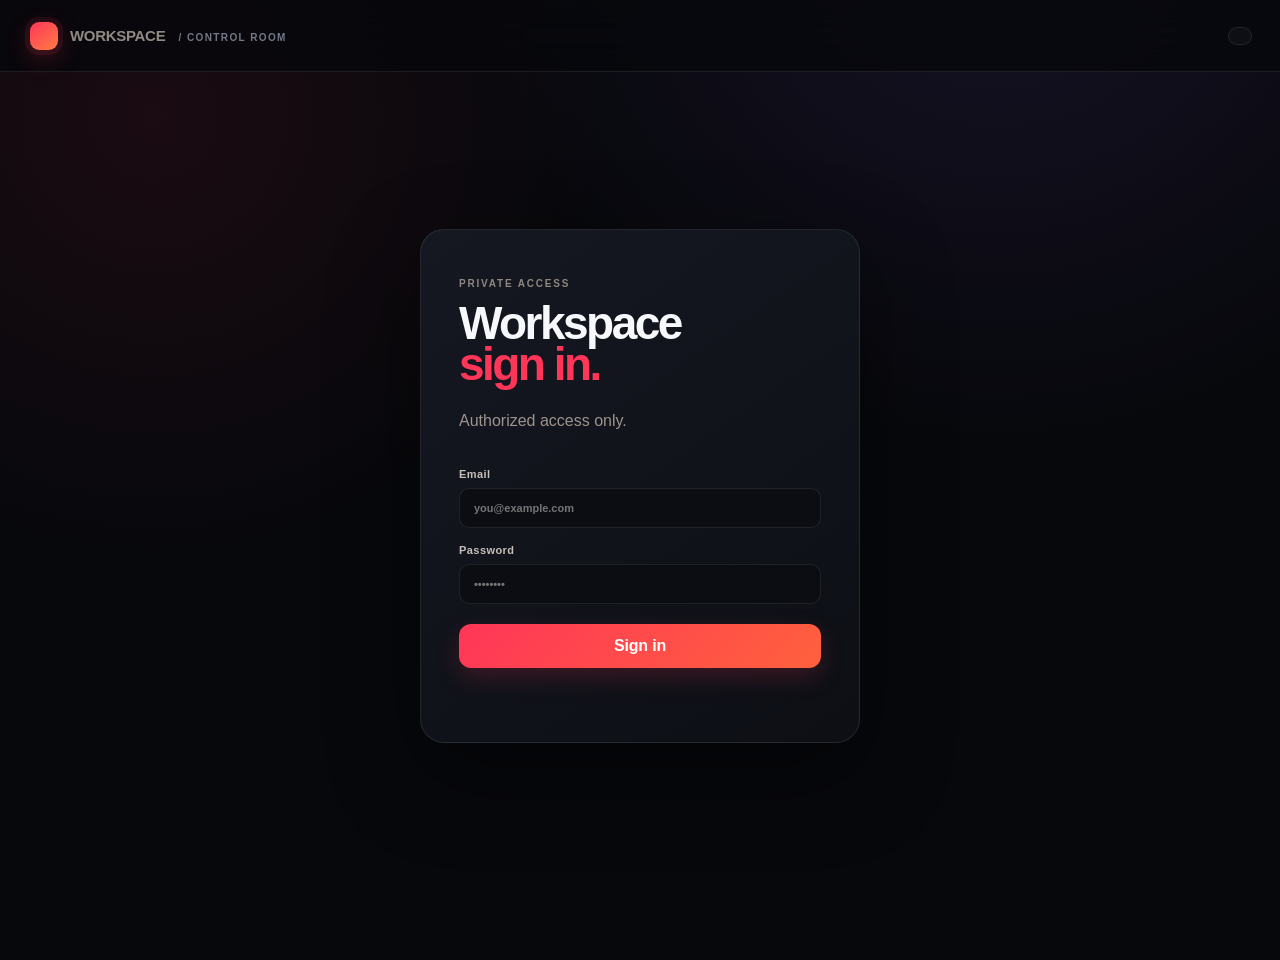
==== commit 567e0a68: "Wire revamped BingeBox workspace dashboard" ====
--- a/workspace/index.html
+++ b/workspace/index.html
@@ -5,9 +5,10 @@
   <meta name="viewport" content="width=device-width, initial-scale=1, viewport-fit=cover" />
   <meta name="theme-color" content="#090909" />
   <meta name="robots" content="noindex,nofollow,noarchive" />
-  <title>Workspace</title>
+  <title>BingeBox Workspace</title>
   <link rel="icon" href="/assets/brand/favicon.svg" type="image/svg+xml" />
-  <link rel="stylesheet" href="/workspace/admin.css?v=2470" />
+  <link rel="stylesheet" href="/workspace/admin.css?v=20260921sync1" />
+  <link rel="stylesheet" href="/workspace/rework.css?v=20260921r1" />
 </head>
 <body>
   <header class="admin-header">
@@ -92,10 +93,40 @@
         <div class="storage-meter"><div class="storage-meter-head"><span>R2 free storage allowance</span><strong id="storageMeterLabel">—</strong></div><div class="storage-meter-track"><i id="storageMeterFill"></i></div></div>
         <div class="ops-detail-grid"><div><span>Video objects</span><strong id="storageVideoObjects">—</strong></div><div><span>Average video</span><strong id="storageAverageVideo">—</strong></div><div><span>Orphaned video files</span><strong id="storageOrphans">—</strong></div><div><span>Est. storage cost</span><strong id="storageCost">—</strong></div></div>
         <div id="opsCheckList" class="ops-check-list"></div>
+
+        <section class="sync-center" aria-labelledby="syncCenterTitle">
+          <div class="sync-center-head">
+            <div>
+              <p class="kicker">AUTOMATION</p>
+              <h3 id="syncCenterTitle">Sync Center</h3>
+              <p class="muted">Live provider discovery, episode resolution, media queues and poster health. Auto-refreshes while System is open.</p>
+            </div>
+            <button id="refreshSyncCenterBtn" class="ghost-btn" type="button">Refresh sync</button>
+          </div>
+          <div id="syncOverviewCards" class="sync-overview-cards"><div class="empty">Loading sync health…</div></div>
+          <div class="sync-center-grid">
+            <section class="sync-subpanel">
+              <div class="sync-subhead"><span>QUEUE LANES</span><strong id="syncQueueSummary">—</strong></div>
+              <div id="syncQueueLanes" class="sync-lanes"><div class="empty">Loading queues…</div></div>
+            </section>
+            <section class="sync-subpanel">
+              <div class="sync-subhead"><span>PLAYABLE SOURCES</span><strong id="syncSourceSummary">—</strong></div>
+              <div id="syncSourceProviders" class="sync-source-providers"><div class="empty">Loading source providers…</div></div>
+            </section>
+          </div>
+          <section class="sync-provider-panel">
+            <div class="sync-subhead"><span>PROVIDERS</span><strong id="syncProviderSummary">—</strong></div>
+            <div id="syncProviderList" class="sync-provider-list"><div class="empty">Loading providers…</div></div>
+          </section>
+          <section class="sync-error-panel">
+            <div class="sync-subhead"><span>RECENT RETRIES / FAILURES</span><strong id="syncErrorSummary">—</strong></div>
+            <div id="syncRecentErrors" class="sync-error-list"><div class="empty">No recent sync errors loaded.</div></div>
+          </section>
+        </section>
         <section class="source-health" aria-labelledby="sourceHealthTitle">
           <div class="source-health-head">
-            <div><p class="kicker">PLAYER COVERAGE</p><h3 id="sourceHealthTitle">Source health</h3><p class="muted">One-click broken-episode repair retests disabled stored sources, safely reactivates any source that is genuinely reusable, restores the playback fallback, and leaves truly dead sources disabled for fresh recapture.</p></div>
-            <div class="source-health-actions"><button id="fixBrokenEpisodesBtn" class="primary-btn" type="button">Fix all broken episodes</button><button id="fixAllSourcesBtn" class="ghost-btn" type="button">Fix all sources</button><button id="refreshSourceHealthBtn" class="ghost-btn" type="button">Refresh sources</button></div>
+            <div><p class="kicker">PLAYER COVERAGE</p><h3 id="sourceHealthTitle">Playback source health</h3><p class="muted">Coverage is calculated server-side across the full published library. Repair actions retest stored playback sources; provider discovery and sync queues are tracked separately in Sync Center above.</p></div>
+            <div class="source-health-actions"><button id="fixBrokenEpisodesBtn" class="primary-btn" type="button">Repair uncovered episodes</button><button id="fixAllSourcesBtn" class="ghost-btn" type="button">Retest stored sources</button><button id="refreshSourceHealthBtn" class="ghost-btn" type="button">Refresh coverage</button></div>
           </div>
           <p id="sourceRepairStatus" class="status source-repair-status" aria-live="polite"></p>
           <div id="sourceHealthCards" class="source-health-cards"><div class="empty">Run live checks to review source coverage.</div></div>
@@ -145,6 +176,7 @@
           </div>
         </div>
         <div id="dramaList" class="drama-list"></div>
+        <div class="library-load-more-wrap"><button id="loadMoreDramasBtn" class="ghost-btn hidden" type="button">Load more</button></div>
       </section>
 
 
@@ -155,9 +187,9 @@
       </div>
       </details>
 
-      <details class="workspace-secondary workspace-tab-panel" data-workspace-panel="system"><summary>Security & rights log</summary>
+      <details class="workspace-secondary workspace-tab-panel" data-workspace-panel="system"><summary>Security & publication log</summary>
       <section class="security-panel" aria-labelledby="securityPanelTitle">
-        <div class="security-panel-head"><div><p class="kicker">SECURITY &amp; RIGHTS</p><h2 id="securityPanelTitle">Protection status</h2></div><button id="refreshAuditBtn" class="ghost-btn" type="button">Refresh</button></div>
+        <div class="security-panel-head"><div><p class="kicker">SECURITY &amp; PUBLICATION</p><h2 id="securityPanelTitle">Protection status</h2></div><button id="refreshAuditBtn" class="ghost-btn" type="button">Refresh</button></div>
         <div class="security-status-grid">
           <div class="security-status-item"><span>Secure media gateway</span><strong id="secureMediaStatus">Checking…</strong></div>
           <div class="security-status-item"><span>Publishing confirmation guard</span><strong class="ok">Active</strong></div>
@@ -217,33 +249,7 @@
         <label class="upload-field span-2">Upload poster<input id="posterFile" type="file" accept="image/jpeg,image/png,image/webp" /><span id="posterUploadStatus"></span></label>
         <div class="poster-preview-wrap span-2"><img id="posterPreview" class="poster-preview hidden" alt="Poster preview" /></div>
 
-        <section class="rights-panel permission-panel span-2" aria-labelledby="rightsPanelTitle">
-          <div class="rights-panel-head">
-            <div><p class="kicker">PUBLISHING PERMISSION</p><h3 id="rightsPanelTitle">Permission confirmation</h3></div>
-            <span id="rightsStateBadge" class="rights-state">Not confirmed</span>
-          </div>
-          <label class="permission-auto">
-            <input id="autoConfirmRights" type="checkbox" />
-            <span><strong>Auto-confirm permission in Workspace</strong><small>When enabled, new or unverified dramas open with publishing permission already confirmed. You can turn this off any time.</small></span>
-          </label>
-          <label class="permission-attest">
-            <input id="rightsAttestation" type="checkbox" />
-            <span><strong>I confirm BingeBox has permission to distribute this title.</strong><small>This confirmation applies to this drama and its episodes. Publishing remains blocked until it is checked.</small></span>
-          </label>
-          <details class="rights-advanced">
-            <summary>Advanced rights details <span>optional</span></summary>
-            <p class="rights-help">Optional private record-keeping. These details are not shown in the public catalog.</p>
-            <div class="rights-grid">
-              <label>Rights basis<select id="rightsBasis"><option value="other">Permission confirmed</option><option value="licensed">Licensed</option><option value="owned">Owned / commissioned</option><option value="public_domain">Public domain</option><option value="unverified">Not specified</option></select></label>
-              <label>Rights holder / licensor<input id="rightsHolder" placeholder="Optional" /></label>
-              <label>License / agreement reference<input id="rightsReference" placeholder="Optional contract or internal reference" /></label>
-              <label>Licensed territories<input id="rightsTerritories" placeholder="Optional" /></label>
-              <label>Rights expiry<input id="rightsExpiry" type="date" /></label>
-              <label class="span-2">Internal notes<textarea id="rightsNotes" rows="3" placeholder="Optional internal notes"></textarea></label>
-            </div>
-          </details>
-          <p id="rightsMessage" class="status"></p>
-        </section>
+        
       </div>
       <div class="toggle-row">
         <label class="switch-label legacy-featured-control hidden"><input id="featured" type="checkbox" /><span></span>Legacy featured flag</label>
@@ -279,7 +285,6 @@
         <button id="bulkModeBtn" class="hidden" type="button" role="tab" aria-selected="false">Legacy upload</button>
       </div>
 
-      <div id="episodeRightsNotice" class="rights-episode-notice hidden"></div>
       <section id="singleEpisodePanel" class="episode-panel">
         <div class="episode-create episode-source-create">
           <label>Episode #<input id="episodeNumber" type="number" min="1" value="1" /></label>
@@ -378,6 +383,7 @@
 
   <script src="/config.js?v=2050"></script>
   <script src="/poster-fallback.js?v=2470"></script>
-  <script src="/workspace/admin.js?v=2470"></script>
+  <script src="/workspace/admin.js?v=20260921sync1"></script>
+  <script src="/workspace/sync-center.js?v=20260921sync1"></script>
 </body>
 </html>
--- a/workspace/admin.css
+++ b/workspace/admin.css
@@ -480,3 +480,67 @@
 .primary-btn,.ghost-btn,.danger-btn{transition:transform .15s ease,background .15s ease,border-color .15s ease}.primary-btn:hover,.ghost-btn:hover{transform:translateY(-1px)}
 @media(max-width:980px){:root{--workspace-rail:0px}.dashboard{padding-left:0!important}.workspace-nav{top:64px;margin:0 -2px 14px;padding:6px;background:rgba(10,10,10,.96);border-radius:12px}.workspace-nav-label{display:none}.workspace-nav a{display:flex;min-height:38px;padding:7px 10px;gap:7px}.workspace-nav a span{display:none}.workspace-nav a b{font-size:10px}.workspace-nav a small{display:none}.dashboard-top{min-height:76px}.dashboard-top h1{font-size:32px!important}}
 @media(max-width:620px){main{padding:14px 10px 40px}.admin-header{height:58px;padding:0 12px}.dashboard-top{align-items:flex-start;min-height:0;padding:6px 2px 14px}.dashboard-top h1{font-size:29px!important}.dashboard-top .muted{font-size:10px}.dashboard-top .primary-btn{width:auto;min-height:38px}.stats{gap:5px}.stat{min-height:74px;padding:11px}.stat strong{font-size:21px}.stat span{font-size:7px}.library-panel{padding:9px;border-radius:13px}.library-head{gap:10px}.library-head h2{font-size:20px}.drama-row{grid-template-columns:42px minmax(0,1fr);align-items:start}.drama-row img{width:42px;height:56px}.row-actions{grid-column:1/-1}.row-actions button{min-height:35px}.analytics-cards{grid-template-columns:repeat(2,minmax(0,1fr))!important}}
+
+
+/* 2026-09-21 — scalable library + provider sync center */
+.library-load-more-wrap{display:flex;justify-content:center;padding:18px 0 4px}
+.library-load-more-wrap .ghost-btn{min-width:260px}
+.sync-center{margin-top:22px;padding:22px;border:1px solid var(--line);border-radius:22px;background:linear-gradient(145deg,rgba(255,255,255,.018),rgba(255,255,255,.006))}
+.sync-center-head{display:flex;justify-content:space-between;gap:20px;align-items:flex-start;margin-bottom:18px}
+.sync-center-head h3{margin:3px 0 5px;font-size:26px}
+.sync-center-head .muted{max-width:760px}
+.sync-overview-cards{display:grid;grid-template-columns:repeat(4,minmax(0,1fr));gap:9px;margin-bottom:14px}
+.sync-overview-card{padding:14px 15px;border:1px solid var(--line);border-radius:15px;background:#0b0b0b;min-width:0}
+.sync-overview-card strong{display:block;font-size:22px;line-height:1.1;white-space:nowrap;overflow:hidden;text-overflow:ellipsis}
+.sync-overview-card span{display:block;margin-top:6px;color:var(--muted);font-size:9px;text-transform:uppercase;letter-spacing:.08em}
+.sync-overview-card.ok strong{color:#8cdd9d}.sync-overview-card.warn strong{color:#e6b16f}.sync-overview-card.bad strong{color:#ff7b75}
+.sync-center-grid{display:grid;grid-template-columns:1.25fr .75fr;gap:12px;margin-bottom:12px}
+.sync-subpanel,.sync-provider-panel,.sync-error-panel{border:1px solid var(--line);border-radius:16px;background:#0b0b0b;overflow:hidden}
+.sync-subhead{display:flex;justify-content:space-between;align-items:center;gap:12px;padding:13px 14px;border-bottom:1px solid var(--line)}
+.sync-subhead span{font-size:9px;font-weight:900;color:var(--muted);letter-spacing:.11em}
+.sync-subhead strong{font-size:10px;color:#c9c2bb}
+.sync-lanes,.sync-source-providers{padding:12px;display:grid;gap:9px}
+.sync-lane{padding:11px 12px;border:1px solid rgba(255,255,255,.055);border-radius:12px;background:#0e0e0e}
+.sync-lane-top{display:flex;justify-content:space-between;gap:12px;align-items:center}
+.sync-lane-top span{min-width:0}.sync-lane-top strong{display:block;font-size:11px}.sync-lane-top small{display:block;margin-top:3px;color:var(--muted);font-size:9px}
+.sync-lane-top>b{font-size:12px;color:#ddd}
+.sync-progress{height:4px;margin:9px 0 7px;border-radius:999px;background:#202020;overflow:hidden}
+.sync-progress i{display:block;height:100%;border-radius:inherit;background:linear-gradient(90deg,var(--red),var(--coral))}
+.sync-lane-meta{display:flex;justify-content:space-between;gap:10px;color:var(--muted);font-size:9px}
+.sync-source-row{display:flex;justify-content:space-between;align-items:center;gap:14px;padding:9px 10px;border:1px solid rgba(255,255,255,.05);border-radius:11px}
+.sync-source-row span{min-width:0}.sync-source-row strong{display:block;font-size:11px;overflow:hidden;text-overflow:ellipsis;white-space:nowrap}.sync-source-row small{display:block;color:var(--muted);font-size:9px;margin-top:2px}
+.sync-source-row>b{font-size:12px}
+.sync-provider-panel{margin-bottom:12px}
+.sync-provider-list{max-height:560px;overflow:auto}
+.sync-provider-row{display:grid;grid-template-columns:minmax(190px,1.6fr) repeat(4,minmax(70px,.55fr)) minmax(110px,.7fr);gap:10px;align-items:center;padding:11px 14px;border-bottom:1px solid rgba(255,255,255,.05)}
+.sync-provider-row:last-child{border-bottom:0}
+.sync-provider-row:hover{background:rgba(255,255,255,.018)}
+.sync-provider-name{display:flex;align-items:center;gap:10px;min-width:0}
+.sync-status-dot{width:8px;height:8px;border-radius:50%;background:#6b6661;flex:0 0 auto;box-shadow:0 0 0 4px rgba(255,255,255,.025)}
+.sync-provider-row.ok .sync-status-dot{background:#72c983}.sync-provider-row.warn .sync-status-dot{background:#d3a45f}.sync-provider-row.bad .sync-status-dot,.sync-provider-row.blocked .sync-status-dot{background:#e85e58}
+.sync-provider-name div{min-width:0}.sync-provider-name strong{display:block;font-size:12px;overflow:hidden;text-overflow:ellipsis;white-space:nowrap}.sync-provider-name small{display:block;margin-top:2px;color:var(--muted);font-size:8px;overflow:hidden;text-overflow:ellipsis;white-space:nowrap}
+.sync-provider-metric span{display:block;color:var(--muted);font-size:8px;text-transform:uppercase;letter-spacing:.07em}.sync-provider-metric strong{display:block;margin-top:2px;font-size:12px}
+.sync-provider-state{text-align:right}.sync-provider-state b{display:block;font-size:9px}.sync-provider-state small{display:block;margin-top:2px;color:var(--muted);font-size:8px}
+.sync-provider-row.ok .sync-provider-state b{color:#8cdd9d}.sync-provider-row.warn .sync-provider-state b{color:#e6b16f}.sync-provider-row.bad .sync-provider-state b,.sync-provider-row.blocked .sync-provider-state b{color:#ff7b75}
+.sync-error-list{max-height:320px;overflow:auto}
+.sync-error-row{display:grid;grid-template-columns:minmax(180px,.8fr) minmax(0,1.7fr);gap:14px;padding:11px 14px;border-bottom:1px solid rgba(255,255,255,.05)}
+.sync-error-row:last-child{border-bottom:0}.sync-error-row strong{display:block;font-size:10px}.sync-error-row small{display:block;color:var(--muted);font-size:8px;margin-top:2px}.sync-error-row p{margin:0;color:#c2b7af;font-size:9px;line-height:1.45;overflow-wrap:anywhere}
+.sync-clear{display:flex;flex-direction:column;gap:3px;padding:16px;color:#8cdd9d}.sync-clear span{color:var(--muted);font-size:9px}
+@media(max-width:980px){
+  .sync-overview-cards{grid-template-columns:repeat(2,minmax(0,1fr))}
+  .sync-center-grid{grid-template-columns:1fr}
+  .sync-provider-row{grid-template-columns:minmax(170px,1.6fr) repeat(2,minmax(70px,.6fr)) minmax(105px,.8fr)}
+  .sync-provider-row .sync-provider-metric:nth-of-type(3),.sync-provider-row .sync-provider-metric:nth-of-type(4){display:none}
+}
+@media(max-width:760px){
+  .sync-center{padding:14px;border-radius:18px}
+  .sync-center-head{flex-direction:column}.sync-center-head .ghost-btn{width:100%}
+  .sync-overview-cards{gap:7px}.sync-overview-card{padding:12px}.sync-overview-card strong{font-size:19px}
+  .sync-provider-list{max-height:none}
+  .sync-provider-row{grid-template-columns:minmax(0,1fr) 70px 84px;padding:11px}
+  .sync-provider-row .sync-provider-metric{display:none}
+  .sync-provider-row .sync-provider-metric:nth-of-type(2){display:block}
+  .sync-provider-state{text-align:right}
+  .sync-error-row{grid-template-columns:1fr;gap:5px}
+  .library-load-more-wrap .ghost-btn{width:100%;min-width:0}
+}
--- a/workspace/rework.css
+++ b/workspace/rework.css
@@ -0,0 +1,200 @@
+/* BingeBox Workspace — operator console refresh */
+:root{
+  --bb-bg:#07080c;
+  --bb-panel:#101218;
+  --bb-panel-2:#151821;
+  --bb-panel-3:#1a1e28;
+  --bb-line:rgba(255,255,255,.085);
+  --bb-line-strong:rgba(255,255,255,.14);
+  --bb-text:#f7f8fb;
+  --bb-muted:#8f96a7;
+  --bb-accent:#ff3658;
+  --bb-accent-2:#9b6cff;
+  --bb-green:#31d18b;
+  --bb-amber:#ffb84d;
+  --bb-radius:18px;
+  --bb-shadow:0 18px 60px rgba(0,0,0,.3);
+}
+*{scrollbar-width:thin;scrollbar-color:#353947 transparent}
+html{background:var(--bb-bg)}
+body{
+  min-height:100vh;
+  background:
+    radial-gradient(circle at 78% -10%,rgba(155,108,255,.11),transparent 34rem),
+    radial-gradient(circle at 12% 12%,rgba(255,54,88,.08),transparent 28rem),
+    var(--bb-bg);
+  color:var(--bb-text);
+}
+body::before{
+  content:"";position:fixed;inset:0;pointer-events:none;opacity:.18;
+  background-image:linear-gradient(rgba(255,255,255,.018) 1px,transparent 1px),linear-gradient(90deg,rgba(255,255,255,.018) 1px,transparent 1px);
+  background-size:44px 44px;mask-image:linear-gradient(to bottom,black,transparent 72%);
+}
+.admin-header{
+  position:fixed;z-index:80;inset:0 0 auto 0;height:72px;
+  display:flex;align-items:center;justify-content:space-between;
+  padding:0 28px 0 30px;
+  background:rgba(7,8,12,.82);border-bottom:1px solid var(--bb-line);
+  backdrop-filter:blur(24px) saturate(140%);
+}
+.workspace-mark{gap:12px;letter-spacing:-.02em;font-size:15px}
+.workspace-mark span{
+  width:28px;height:28px;border-radius:9px;
+  background:linear-gradient(145deg,var(--bb-accent),#ff7c46);
+  box-shadow:0 0 0 5px rgba(255,54,88,.09),0 8px 25px rgba(255,54,88,.25);
+}
+.workspace-mark strong::after{content:" / CONTROL ROOM";color:#73798a;font-weight:600;font-size:10px;letter-spacing:.14em;margin-left:9px}
+.admin-header-actions{gap:12px}
+.session-email{font-size:12px;color:var(--bb-muted);padding:8px 11px;border:1px solid var(--bb-line);border-radius:999px;background:rgba(255,255,255,.03)}
+.admin-header .ghost-btn{min-height:36px;padding:0 14px;border-radius:10px}
+main{padding-top:72px}
+.dashboard{
+  width:min(100%,1600px)!important;max-width:none!important;margin:0 auto!important;
+  min-height:calc(100vh - 72px);padding:0 36px 70px 300px!important;
+}
+.workspace-nav{
+  position:fixed!important;z-index:60;left:0!important;top:72px!important;bottom:0!important;
+  width:264px!important;height:auto!important;
+  display:flex!important;flex-direction:column!important;align-items:stretch!important;
+  padding:28px 18px!important;margin:0!important;border:0!important;border-right:1px solid var(--bb-line)!important;
+  background:rgba(9,10,15,.82)!important;backdrop-filter:blur(22px);
+  overflow-y:auto;
+}
+.workspace-nav-label{
+  margin:0 12px 18px!important;padding:0!important;
+  color:#5f6574!important;font-size:10px!important;font-weight:800!important;letter-spacing:.2em!important;
+}
+.workspace-nav::after{
+  content:"LIVE OPERATIONS\A All systems are monitored";white-space:pre;
+  margin:auto 8px 0;padding:16px 14px 15px;border:1px solid rgba(49,209,139,.18);border-radius:14px;
+  background:linear-gradient(145deg,rgba(49,209,139,.08),rgba(255,255,255,.02));
+  color:#6f7888;font-size:10px;line-height:1.65;letter-spacing:.06em;
+}
+.workspace-nav a{
+  min-height:64px!important;display:grid!important;grid-template-columns:38px 1fr!important;
+  grid-template-rows:auto auto!important;column-gap:12px!important;align-items:center!important;
+  margin:3px 0!important;padding:11px 12px!important;border:1px solid transparent!important;border-radius:14px!important;
+  color:#a5abba!important;background:transparent!important;transition:.18s ease!important;
+}
+.workspace-nav a>span{grid-row:1/3;width:38px!important;height:38px!important;display:grid!important;place-items:center!important;border-radius:11px!important;background:rgba(255,255,255,.04)!important;border:1px solid var(--bb-line)!important}
+.workspace-nav a svg{width:18px!important;height:18px!important;fill:none!important;stroke:currentColor!important;stroke-width:1.8!important}
+.workspace-nav a b{font-size:14px!important;line-height:1.2!important;color:#c9ced8!important}
+.workspace-nav a small{display:block!important;margin:3px 0 0!important;font-size:11px!important;line-height:1.2!important;color:#666d7c!important}
+.workspace-nav a:hover{background:rgba(255,255,255,.035)!important;border-color:var(--bb-line)!important;transform:translateX(2px)}
+.workspace-nav a.active{
+  color:#fff!important;background:linear-gradient(100deg,rgba(255,54,88,.16),rgba(155,108,255,.07))!important;
+  border-color:rgba(255,80,107,.22)!important;box-shadow:inset 3px 0 var(--bb-accent)!important;
+}
+.workspace-nav a.active>span{background:var(--bb-accent)!important;border-color:transparent!important;color:#fff!important;box-shadow:0 8px 24px rgba(255,54,88,.24)}
+.workspace-nav a.active b{color:#fff!important}.workspace-nav a.active small{color:#a9afbb!important}
+.dashboard-top{
+  min-height:146px!important;margin:0 -4px!important;padding:34px 4px 24px!important;
+  display:flex!important;align-items:flex-end!important;border-bottom:0!important;
+}
+.dashboard-top .kicker{margin-bottom:9px!important;color:var(--bb-accent)!important;font-size:10px!important;letter-spacing:.18em!important}
+.dashboard-top h1{font-size:clamp(28px,3vw,42px)!important;line-height:1!important;letter-spacing:-.045em!important}
+.dashboard-top .muted{margin-top:10px!important;color:var(--bb-muted)!important;font-size:14px!important}
+.primary-btn,.ghost-btn,.danger-btn{
+  border-radius:12px!important;font-weight:750!important;letter-spacing:-.01em!important;transition:transform .16s ease,box-shadow .16s ease,border-color .16s ease!important;
+}
+.primary-btn{background:linear-gradient(135deg,var(--bb-accent),#ff613d)!important;border-color:transparent!important;box-shadow:0 9px 24px rgba(255,54,88,.18)!important}
+.primary-btn:hover{transform:translateY(-1px);box-shadow:0 12px 30px rgba(255,54,88,.28)!important}
+.ghost-btn{background:#151821!important;border-color:var(--bb-line)!important;color:#d8dce4!important}
+.ghost-btn:hover{border-color:var(--bb-line-strong)!important;background:#1b1f2a!important}
+.stats{
+  display:grid!important;grid-template-columns:repeat(3,minmax(0,1fr))!important;gap:14px!important;margin:0 0 22px!important;
+}
+.stat{
+  position:relative;min-height:128px!important;padding:24px!important;border:1px solid var(--bb-line)!important;border-radius:var(--bb-radius)!important;
+  background:linear-gradient(145deg,rgba(255,255,255,.055),rgba(255,255,255,.018))!important;
+  box-shadow:var(--bb-shadow)!important;overflow:hidden!important;
+}
+.stat::after{content:"";position:absolute;width:100px;height:100px;border-radius:50%;right:-35px;top:-40px;background:var(--stat-glow,rgba(255,54,88,.16));filter:blur(4px)}
+.stat:nth-child(2){--stat-glow:rgba(155,108,255,.18)}.stat:nth-child(3){--stat-glow:rgba(49,209,139,.16)}
+.stat strong{display:block!important;font-size:36px!important;line-height:1!important;letter-spacing:-.055em!important;color:#fff!important}
+.stat span{display:block!important;margin-top:20px!important;color:#9299a8!important;font-size:12px!important;font-weight:700!important;text-transform:uppercase!important;letter-spacing:.1em!important}
+.library-panel,.highlight-manager,.analytics-panel,.ops-panel,.operations-grid>section,.site-settings-panel,.moderation-panel,.security-panel{
+  border:1px solid var(--bb-line)!important;border-radius:var(--bb-radius)!important;
+  background:linear-gradient(155deg,rgba(20,23,31,.96),rgba(13,15,21,.98))!important;
+  box-shadow:var(--bb-shadow)!important;
+}
+.library-panel{padding:0!important;overflow:hidden!important}
+.library-head{padding:24px 24px 20px!important;margin:0!important;border-bottom:1px solid var(--bb-line)!important;background:rgba(255,255,255,.012)}
+.library-head h2,.analytics-panel h2,.ops-panel h2,.highlight-manager h2{font-size:22px!important;letter-spacing:-.035em!important}
+.library-controls{gap:10px!important}
+.library-controls label,.library-search{border-radius:11px!important;background:#0d0f15!important;border-color:var(--bb-line)!important}
+.library-controls input,.library-controls select{font-size:13px!important}
+.drama-list{padding:8px 14px 14px!important;gap:4px!important}
+.drama-row,.drama-card{
+  border:1px solid transparent!important;border-radius:13px!important;background:transparent!important;transition:.16s ease!important;
+}
+.drama-row:hover,.drama-card:hover{background:rgba(255,255,255,.035)!important;border-color:var(--bb-line)!important;transform:none!important}
+.poster,.drama-poster{border-radius:9px!important;box-shadow:0 7px 20px rgba(0,0,0,.3)!important}
+.badge,.status-pill{border-radius:999px!important;font-size:10px!important;font-weight:800!important;letter-spacing:.07em!important}
+.workspace-secondary{
+  margin:0!important;border:0!important;background:transparent!important;
+}
+.workspace-secondary>summary{display:none!important}
+.workspace-secondary[open]>:not(summary){animation:bb-in .22s ease both}
+@keyframes bb-in{from{opacity:0;transform:translateY(5px)}to{opacity:1;transform:none}}
+.analytics-panel,.ops-panel,.highlight-manager,.site-settings-panel,.security-panel{padding:24px!important}
+.analytics-cards,.ops-cards,.source-health-cards,.sync-overview-cards{gap:12px!important}
+.analytics-card,.ops-card,.source-health-card,.sync-overview-card,.mini-stat-grid>div,.security-status-item{
+  border:1px solid var(--bb-line)!important;border-radius:15px!important;background:#0d0f15!important;
+}
+.meta-performance-card,.analytics-top,.analytics-breakdown,.analytics-funnel,.sync-subpanel,.sync-provider-panel,.sync-error-panel,.source-health{
+  border:1px solid var(--bb-line)!important;border-radius:16px!important;background:rgba(7,8,12,.48)!important;
+}
+.sync-center{margin-top:18px!important;padding-top:22px!important;border-top:1px solid var(--bb-line)!important}
+input,select,textarea{
+  background:#0b0d12!important;border-color:var(--bb-line)!important;color:#f3f5f8!important;border-radius:10px!important;
+}
+input:focus,select:focus,textarea:focus{border-color:rgba(255,54,88,.55)!important;box-shadow:0 0 0 3px rgba(255,54,88,.1)!important;outline:none!important}
+.editor-dialog::backdrop,.analytics-info-dialog::backdrop{background:rgba(0,0,0,.72)!important;backdrop-filter:blur(7px)}
+.editor-shell,.analytics-info-shell{background:#11141b!important;border:1px solid var(--bb-line-strong)!important;border-radius:22px!important;box-shadow:0 30px 100px rgba(0,0,0,.55)!important}
+.login-view{min-height:calc(100vh - 72px)!important;display:grid!important;place-items:center!important;padding:24px!important}
+.login-card{width:min(440px,100%)!important;padding:38px!important;border:1px solid var(--bb-line)!important;border-radius:24px!important;background:linear-gradient(145deg,#151821,#0d0f15)!important;box-shadow:0 30px 90px rgba(0,0,0,.48)!important}
+.login-card h1{font-size:46px!important;letter-spacing:-.055em!important}.login-card h1 em{color:var(--bb-accent)!important}
+.empty{color:#777f8f!important}
+.workspace-tab-hidden{display:none!important}
+@media(max-width:1100px){
+  .dashboard{padding-left:236px!important;padding-right:24px!important}
+  .workspace-nav{width:212px!important}
+  .workspace-nav a{grid-template-columns:34px 1fr!important}.workspace-nav a>span{width:34px!important;height:34px!important}
+  .workspace-nav a small{display:none!important}
+  .analytics-insights-grid,.sync-center-grid,.operations-grid,.moderation-grid{grid-template-columns:1fr!important}
+}
+@media(max-width:760px){
+  .admin-header{height:62px;padding:0 16px}.workspace-mark strong::after{display:none}.session-email{display:none}
+  main{padding-top:62px}
+  .dashboard{min-height:calc(100vh - 62px);padding:0 14px 92px!important}
+  .workspace-nav{
+    top:auto!important;bottom:0!important;right:0!important;width:auto!important;height:74px!important;
+    flex-direction:row!important;padding:8px 10px calc(8px + env(safe-area-inset-bottom))!important;
+    border-right:0!important;border-top:1px solid var(--bb-line)!important;overflow:visible!important;background:rgba(9,10,15,.94)!important;
+  }
+  .workspace-nav-label,.workspace-nav::after{display:none!important}
+  .workspace-nav a{
+    flex:1!important;min-width:0!important;min-height:54px!important;display:flex!important;flex-direction:column!important;justify-content:center!important;
+    gap:4px!important;margin:0 2px!important;padding:5px!important;border:0!important;border-radius:12px!important;box-shadow:none!important;
+  }
+  .workspace-nav a>span{width:25px!important;height:25px!important;border:0!important;background:transparent!important}
+  .workspace-nav a svg{width:19px!important;height:19px!important}.workspace-nav a b{font-size:10px!important}.workspace-nav a small{display:none!important}
+  .workspace-nav a.active{box-shadow:none!important;background:rgba(255,54,88,.12)!important}
+  .workspace-nav a.active>span{background:transparent!important;box-shadow:none!important;color:var(--bb-accent)!important}
+  .dashboard-top{min-height:126px!important;padding:24px 2px 18px!important;align-items:flex-end!important;gap:14px!important}
+  .dashboard-top h1{font-size:30px!important}.dashboard-top .muted{max-width:210px!important;font-size:12px!important}
+  #newDramaBtn{padding:0 13px!important;min-height:42px!important;white-space:nowrap!important}
+  .stats{grid-template-columns:repeat(3,minmax(0,1fr))!important;gap:8px!important;margin-bottom:14px!important}
+  .stat{min-height:94px!important;padding:16px 12px!important;border-radius:15px!important}
+  .stat strong{font-size:26px!important}.stat span{margin-top:14px!important;font-size:9px!important;letter-spacing:.06em!important}
+  .library-head,.analytics-panel,.ops-panel,.highlight-manager,.site-settings-panel,.security-panel{padding:17px!important}
+  .library-head{gap:16px!important}.library-controls{display:grid!important;grid-template-columns:1fr 1fr!important;width:100%!important}
+  .library-search{grid-column:1/-1!important}.library-controls label{min-width:0!important}
+  .drama-list{padding:7px!important}
+  .analytics-head,.ops-head,.highlight-manager-head,.source-health-head,.site-settings-head,.security-panel-head{align-items:flex-start!important;gap:14px!important}
+  .analytics-cards,.ops-cards,.source-health-cards,.sync-overview-cards,.mini-stat-grid,.security-status-grid{grid-template-columns:1fr!important}
+  .editor-shell{border-radius:20px 20px 0 0!important}
+  .login-card{padding:28px 22px!important}.login-card h1{font-size:38px!important}
+}
+@media(prefers-reduced-motion:reduce){*,*::before,*::after{scroll-behavior:auto!important;animation-duration:.01ms!important;transition-duration:.01ms!important}}
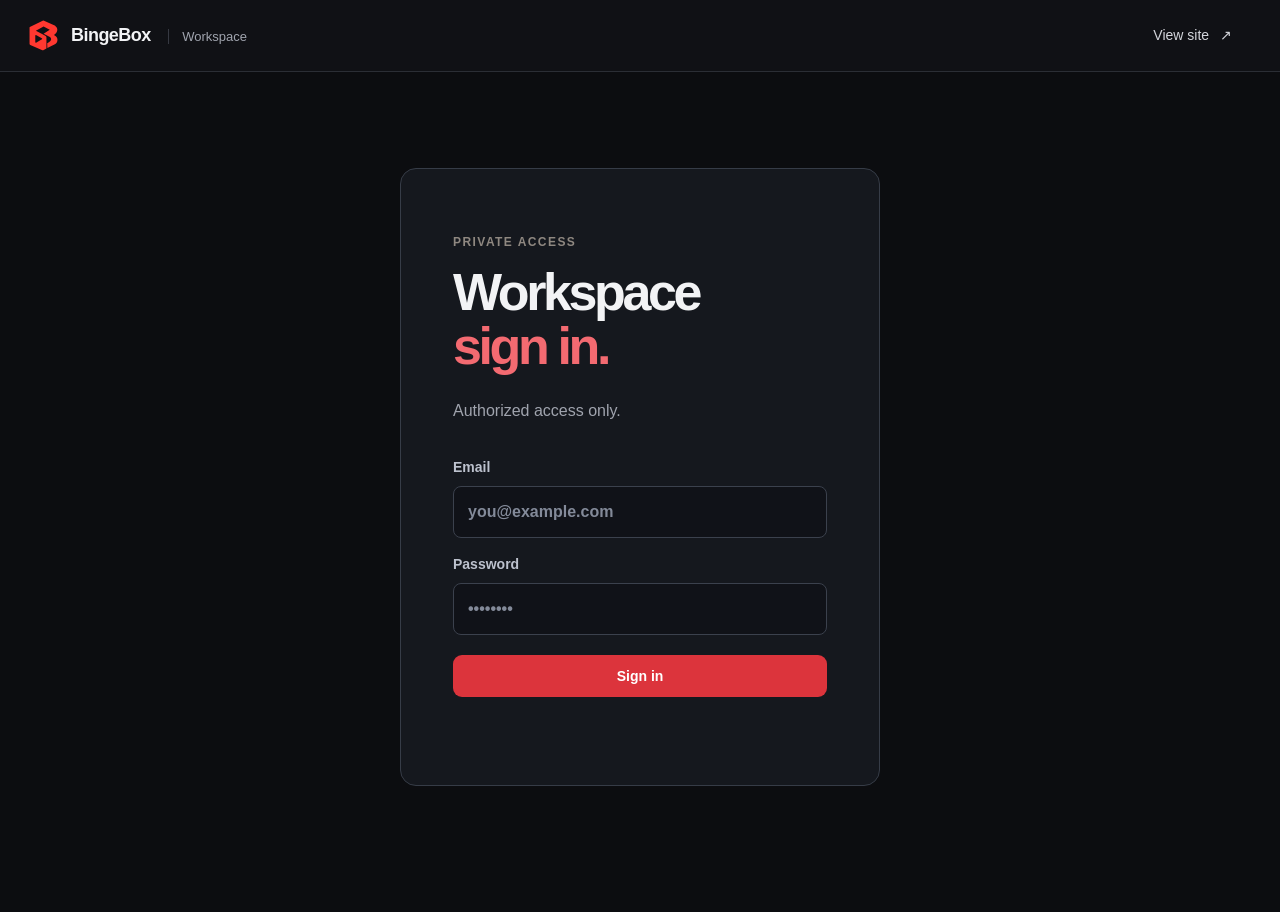
==== commit c61ada7e: "Revamp workspace navigation, readable library and sync monitoring Separate sync, community and setti" ====
--- a/workspace/index.html
+++ b/workspace/index.html
@@ -5,15 +5,16 @@
   <meta name="viewport" content="width=device-width, initial-scale=1, viewport-fit=cover" />
   <meta name="theme-color" content="#090909" />
   <meta name="robots" content="noindex,nofollow,noarchive" />
-  <title>BingeBox Workspace</title>
+  <title>BingeBox · Workspace</title>
   <link rel="icon" href="/assets/brand/favicon.svg" type="image/svg+xml" />
-  <link rel="stylesheet" href="/workspace/admin.css?v=20260921sync1" />
-  <link rel="stylesheet" href="/workspace/rework.css?v=20260921r1" />
+  <link rel="stylesheet" href="/workspace/admin.css?v=20260921workspace2" />
+  <link rel="stylesheet" href="/workspace/workspace.css?v=20260921workspace2" />
 </head>
 <body>
   <header class="admin-header">
-    <div class="workspace-mark" aria-label="Private workspace"><span></span><strong>Workspace</strong></div>
+    <div class="workspace-mark" aria-label="Private workspace"><img src="/assets/brand/mark.svg" alt="" /><strong>BingeBox <em>Workspace</em></strong></div>
     <div class="admin-header-actions">
+      <a class="workspace-site-link" href="/" target="_blank" rel="noopener">View site <span aria-hidden="true">↗</span></a>
       <span id="sessionEmail" class="session-email"></span>
       <button id="logoutBtn" class="ghost-btn hidden" type="button">Sign out</button>
     </div>
@@ -35,23 +36,26 @@
     </section>
 
     <section id="dashboardView" class="dashboard hidden">
-      <nav class="workspace-nav" aria-label="Workspace sections">
-        <div class="workspace-nav-label">BINGEBOX</div>
-        <a href="#libraryWorkspace" data-workspace-nav="content"><span><svg viewBox="0 0 24 24" aria-hidden="true"><path d="M4 5h6v6H4zM14 5h6v6h-6zM4 15h6v4H4zM14 15h6v4h-6z"/></svg></span><b>Content</b><small>Library & episodes</small></a>
-        <a href="#analyticsWorkspace" data-workspace-nav="analytics"><span><svg viewBox="0 0 24 24" aria-hidden="true"><path d="M5 19V9m7 10V5m7 14v-7"/></svg></span><b>Insights</b><small>Audience performance</small></a>
-        <a href="#homepageWorkspace" data-workspace-nav="homepage"><span><svg viewBox="0 0 24 24" aria-hidden="true"><path d="m4 12 8-7 8 7v7H4zM9 19v-5h6v5"/></svg></span><b>Homepage</b><small>Hero & discovery</small></a>
-        <a href="#systemWorkspace" data-workspace-nav="system"><span><svg viewBox="0 0 24 24" aria-hidden="true"><circle cx="12" cy="12" r="3"/><path d="M19 12a7 7 0 0 0-.1-1l2-1.5-2-3.4-2.4 1a8 8 0 0 0-1.7-1L14.5 3h-5L9 6.1a8 8 0 0 0-1.7 1l-2.4-1-2 3.4L5 11a7 7 0 0 0 0 2l-2 1.5 2 3.4 2.4-1a8 8 0 0 0 1.7 1l.4 3.1h5l.4-3.1a8 8 0 0 0 1.7-1l2.4 1 2-3.4-2.1-1.5a7 7 0 0 0 .1-1z"/></svg></span><b>System</b><small>Health & operations</small></a>
-      </nav>
+      <nav class="workspace-nav" aria-label="Workspace sections"><div class="workspace-nav-label">MANAGE</div>
+<a href="#libraryWorkspace" data-workspace-nav="content"><span><svg viewBox="0 0 24 24" aria-hidden="true"><path d="M4 4h6v6H4zM14 4h6v6h-6zM4 14h6v6H4zM14 14h6v6h-6z"/></svg></span><b>Content library</b><small>Titles & episodes</small></a>
+<a href="#syncWorkspace" data-workspace-nav="sync"><span><svg viewBox="0 0 24 24" aria-hidden="true"><path d="M20 7v5h-5M4 17v-5h5M6 7a7 7 0 0 1 12-2l2 2M4 17l2 2a7 7 0 0 0 12-2"/></svg></span><b>Sync Center</b><small>Providers & queues</small></a>
+<a href="#analyticsWorkspace" data-workspace-nav="analytics"><span><svg viewBox="0 0 24 24" aria-hidden="true"><path d="M5 20V10M12 20V4M19 20v-7"/></svg></span><b>Insights</b><small>Audience & engagement</small></a>
+<a href="#homepageWorkspace" data-workspace-nav="homepage"><span><svg viewBox="0 0 24 24" aria-hidden="true"><path d="m3 11 9-8 9 8M5 10v11h14V10M9 21v-7h6v7"/></svg></span><b>Homepage</b><small>Featured titles</small></a>
+<a href="#systemWorkspace" data-workspace-nav="system"><span><svg viewBox="0 0 24 24" aria-hidden="true"><path d="m3 12 4 0 3-8 4 16 3-8h4"/></svg></span><b>System health</b><small>Playback & storage</small></a>
+<a href="#communityWorkspace" data-workspace-nav="community"><span><svg viewBox="0 0 24 24" aria-hidden="true"><path d="M4 4h16v12H9l-5 4zM8 8h8M8 12h5"/></svg></span><b>Community</b><small>Requests & reports</small></a>
+<a href="#settingsWorkspace" data-workspace-nav="settings"><span><svg viewBox="0 0 24 24" aria-hidden="true"><path d="M4 6h16M4 12h16M4 18h16M8 3v6M16 9v6M10 15v6"/></svg></span><b>Settings</b><small>Notifications & support</small></a>
+<div class="workspace-nav-foot">BingeBox administration</div></nav>
       <div class="dashboard-top">
         <div>
           <p class="kicker" id="workspaceEyebrow">CONTENT</p>
           <h1 id="workspaceTitle">Content Library</h1>
           <p class="muted" id="workspaceSubtitle">Manage titles, episodes and publishing.</p>
         </div>
-        <button id="newDramaBtn" class="primary-btn" type="button">+ Add drama</button>
-      </div>
-
-      <div class="stats" id="stats"></div>
+        <div class="workspace-top-actions"><button id="refreshWorkspaceBtn" class="ghost-btn" type="button">Refresh</button><button id="newDramaBtn" class="primary-btn" type="button">+ Add title</button></div>
+      </div>
+
+      <p id="workspaceStatus" class="status workspace-status" role="status"></p>
+      <div class="stats workspace-tab-panel" data-workspace-panel="content" id="stats"></div>
 
       <section class="highlight-manager workspace-tab-panel" data-workspace-panel="homepage" id="homepageWorkspace" aria-labelledby="highlightManagerTitle">
         <div class="highlight-manager-head">
@@ -85,6 +89,38 @@
       </details>
 
 
+
+        <section class="sync-center workspace-tab-panel" data-workspace-panel="sync" id="syncWorkspace" aria-labelledby="syncCenterTitle">
+          <div class="sync-center-head">
+            <div>
+              <p class="kicker">AUTOMATION</p>
+              <h3 id="syncCenterTitle">Sync Center</h3>
+              <p class="muted">Provider discovery, episode resolution and poster health. Refreshes every 30 seconds while this tab is visible.</p>
+            </div>
+            <button id="refreshSyncCenterBtn" class="ghost-btn" type="button">Refresh sync</button>
+          </div>
+          <p id="syncFreshness" class="status" role="status">Waiting for sync data…</p>
+          <div id="syncOverviewCards" class="sync-overview-cards"><div class="empty">Loading sync health…</div></div>
+          <div class="sync-center-grid">
+            <section class="sync-subpanel">
+              <div class="sync-subhead"><span>QUEUE LANES</span><strong id="syncQueueSummary">—</strong></div>
+              <div id="syncQueueLanes" class="sync-lanes"><div class="empty">Loading queues…</div></div>
+            </section>
+            <section class="sync-subpanel">
+              <div class="sync-subhead"><span>SOURCE RECORDS</span><strong id="syncSourceSummary">—</strong></div>
+              <div id="syncSourceProviders" class="sync-source-providers"><div class="empty">Loading source providers…</div></div>
+            </section>
+          </div>
+          <section class="sync-provider-panel">
+            <div class="sync-subhead"><span>PROVIDERS</span><strong id="syncProviderSummary">—</strong></div>
+            <div class="provider-toolbar"><label>Find provider<input id="syncProviderSearch" type="search" placeholder="Search providers…" /></label><label>Show<select id="syncProviderFilter"><option value="all">All providers</option><option value="attention">Needs attention</option><option value="online">HTTP 200</option></select></label><span id="syncProviderResults" role="status"></span></div>
+            <div id="syncProviderList" class="sync-provider-list"><div class="empty">Loading providers…</div></div>
+          </section>
+          <section class="sync-error-panel">
+            <div class="sync-subhead"><span>RECENT RETRIES / FAILURES</span><strong id="syncErrorSummary">—</strong></div>
+            <div id="syncRecentErrors" class="sync-error-list"><div class="empty">No recent sync errors loaded.</div></div>
+          </section>
+        </section>
 
       <details class="workspace-secondary workspace-tab-panel" data-workspace-panel="system" id="systemWorkspace" open><summary>System health</summary>
       <section class="ops-panel" aria-labelledby="opsTitle">
@@ -94,38 +130,9 @@
         <div class="ops-detail-grid"><div><span>Video objects</span><strong id="storageVideoObjects">—</strong></div><div><span>Average video</span><strong id="storageAverageVideo">—</strong></div><div><span>Orphaned video files</span><strong id="storageOrphans">—</strong></div><div><span>Est. storage cost</span><strong id="storageCost">—</strong></div></div>
         <div id="opsCheckList" class="ops-check-list"></div>
 
-        <section class="sync-center" aria-labelledby="syncCenterTitle">
-          <div class="sync-center-head">
-            <div>
-              <p class="kicker">AUTOMATION</p>
-              <h3 id="syncCenterTitle">Sync Center</h3>
-              <p class="muted">Live provider discovery, episode resolution, media queues and poster health. Auto-refreshes while System is open.</p>
-            </div>
-            <button id="refreshSyncCenterBtn" class="ghost-btn" type="button">Refresh sync</button>
-          </div>
-          <div id="syncOverviewCards" class="sync-overview-cards"><div class="empty">Loading sync health…</div></div>
-          <div class="sync-center-grid">
-            <section class="sync-subpanel">
-              <div class="sync-subhead"><span>QUEUE LANES</span><strong id="syncQueueSummary">—</strong></div>
-              <div id="syncQueueLanes" class="sync-lanes"><div class="empty">Loading queues…</div></div>
-            </section>
-            <section class="sync-subpanel">
-              <div class="sync-subhead"><span>PLAYABLE SOURCES</span><strong id="syncSourceSummary">—</strong></div>
-              <div id="syncSourceProviders" class="sync-source-providers"><div class="empty">Loading source providers…</div></div>
-            </section>
-          </div>
-          <section class="sync-provider-panel">
-            <div class="sync-subhead"><span>PROVIDERS</span><strong id="syncProviderSummary">—</strong></div>
-            <div id="syncProviderList" class="sync-provider-list"><div class="empty">Loading providers…</div></div>
-          </section>
-          <section class="sync-error-panel">
-            <div class="sync-subhead"><span>RECENT RETRIES / FAILURES</span><strong id="syncErrorSummary">—</strong></div>
-            <div id="syncRecentErrors" class="sync-error-list"><div class="empty">No recent sync errors loaded.</div></div>
-          </section>
-        </section>
         <section class="source-health" aria-labelledby="sourceHealthTitle">
           <div class="source-health-head">
-            <div><p class="kicker">PLAYER COVERAGE</p><h3 id="sourceHealthTitle">Playback source health</h3><p class="muted">Coverage is calculated server-side across the full published library. Repair actions retest stored playback sources; provider discovery and sync queues are tracked separately in Sync Center above.</p></div>
+            <div><p class="kicker">PLAYER COVERAGE</p><h3 id="sourceHealthTitle">Playback source health</h3><p class="muted">Coverage is calculated server-side across the full published library. Repair actions retest stored playback sources; provider discovery and sync queues are tracked separately in Sync Center.</p></div>
             <div class="source-health-actions"><button id="fixBrokenEpisodesBtn" class="primary-btn" type="button">Repair uncovered episodes</button><button id="fixAllSourcesBtn" class="ghost-btn" type="button">Retest stored sources</button><button id="refreshSourceHealthBtn" class="ghost-btn" type="button">Refresh coverage</button></div>
           </div>
           <p id="sourceRepairStatus" class="status source-repair-status" aria-live="polite"></p>
@@ -135,7 +142,7 @@
       </section>
       </details>
 
-      <details class="workspace-secondary workspace-tab-panel" data-workspace-panel="system"><summary>Notifications & donations</summary>
+      <details class="workspace-secondary workspace-tab-panel" data-workspace-panel="settings" id="settingsWorkspace" open><summary>Notifications & donations</summary>
       <div class="operations-grid">
         <section class="ops-subpanel" aria-labelledby="donationTrackingTitle">
           <div class="ops-subhead"><div><p class="kicker">PAYMONGO</p><h2 id="donationTrackingTitle">Donation tracking</h2></div><button id="refreshDonationsBtn" class="ghost-btn" type="button">Refresh</button></div>
@@ -158,7 +165,7 @@
       </div>
       </details>
 
-      <details class="workspace-secondary workspace-tab-panel" data-workspace-panel="system"><summary>Donation settings</summary>
+      <details class="workspace-secondary workspace-tab-panel" data-workspace-panel="settings" open><summary>Donation settings</summary>
       <section class="site-settings-panel" aria-labelledby="donationSettingsTitle">
         <div class="site-settings-head"><div><p class="kicker">SUPPORT</p><h2 id="donationSettingsTitle">Donation button</h2><p class="muted">Use an external HTTPS payment or donation page. BingeBox never handles card details directly.</p></div><button id="saveDonationSettingsBtn" class="primary-btn" type="button">Save</button></div>
         <div class="site-settings-grid"><label>Button label<input id="donationLabel" maxlength="28" placeholder="Donate" /></label><label>Donation URL<input id="donationUrl" type="url" placeholder="https://…" /></label></div><p id="donationSettingsStatus" class="status"></p>
@@ -168,19 +175,19 @@
       <div class="notice hidden legacy-control workspace-tab-panel" data-workspace-panel="content" id="r2Notice"><strong>Video uploads are not connected yet.</strong><span>Finish the Cloudflare R2 Worker setup, then paste the Worker URL into <code>config.js</code>.</span></div>
       <section class="library-panel workspace-tab-panel" data-workspace-panel="content" id="libraryWorkspace" aria-labelledby="libraryTitle">
         <div class="library-head">
-          <div><p class="kicker">LIBRARY</p><h2 id="libraryTitle">Dramas</h2><p class="muted" id="librarySummary">Loading titles…</p></div>
+          <div><p class="kicker">LIBRARY</p><h2 id="libraryTitle">All titles</h2><p class="muted" id="librarySummary">Loading titles…</p></div>
           <div class="library-controls">
-            <label class="library-search"><span>Search</span><input id="dramaSearch" type="search" placeholder="Find a drama…" autocomplete="off" /></label>
+            <label class="library-search"><span>Search</span><input id="dramaSearch" type="search" placeholder="Search titles, genres or keywords…" autocomplete="off" /></label>
             <label><span>Status</span><select id="dramaStatusFilter"><option value="all">All</option><option value="published">Published</option><option value="draft">Draft</option><option value="scheduled">Scheduled</option><option value="complete">Complete</option><option value="r18">R18</option></select></label>
             <label><span>Sort</span><select id="dramaSort"><option value="updated">Recently updated</option><option value="title">Title A–Z</option><option value="episodes">Most episodes</option><option value="status">Status</option></select></label>
           </div>
         </div>
-        <div id="dramaList" class="drama-list"></div>
+        <div class="library-columns" aria-hidden="true"><span>Title / publishing status</span><span>Manage</span></div><div id="dramaList" class="drama-list"></div>
         <div class="library-load-more-wrap"><button id="loadMoreDramasBtn" class="ghost-btn hidden" type="button">Load more</button></div>
       </section>
 
 
-      <details class="workspace-secondary workspace-tab-panel" data-workspace-panel="system"><summary>Requests & reports</summary>
+      <details class="workspace-secondary workspace-tab-panel" data-workspace-panel="community" id="communityWorkspace" open><summary>Requests & reports</summary>
       <div class="moderation-grid">
         <section class="moderation-panel"><div class="moderation-head"><div><p class="kicker">COMMUNITY POLL</p><h2>Upload requests</h2></div><button id="refreshRequestsBtn" class="ghost-btn" type="button">Refresh</button></div><div id="adminRequestList" class="moderation-list"><div class="empty">Loading requests…</div></div></section>
         <section class="moderation-panel"><div class="moderation-head"><div><p class="kicker">EPISODE HEALTH</p><h2>Viewer reports</h2></div><button id="refreshReportsBtn" class="ghost-btn" type="button">Refresh</button></div><div id="adminReportList" class="moderation-list"><div class="empty">Loading reports…</div></div></section>
@@ -383,7 +390,7 @@
 
   <script src="/config.js?v=2050"></script>
   <script src="/poster-fallback.js?v=2470"></script>
-  <script src="/workspace/admin.js?v=20260921sync1"></script>
-  <script src="/workspace/sync-center.js?v=20260921sync1"></script>
+  <script src="/workspace/admin.js?v=20260921workspace2"></script>
+  <script src="/workspace/sync-center.js?v=20260921workspace2"></script>
 </body>
 </html>
--- a/workspace/workspace.css
+++ b/workspace/workspace.css
@@ -0,0 +1,33 @@
+/* Workspace design system. Loaded after legacy editor styles. */
+:root{--black:#0c0d10;--white:#f2f3f5;--red:#f04446;--coral:#ff7474;--muted:#a0a4ae;--line:#2b2e35;--ws-line:#292c33;--ws-bg:#0c0d10;--ws-card:#14161b;--workspace-rail:228px;color-scheme:dark}
+body{background:var(--ws-bg);color:var(--white);font-size:16px;line-height:1.5}
+.admin-header{height:72px;padding:0 28px;background:#101115;border-color:var(--line);z-index:40}
+.workspace-mark{color:var(--white);font-size:18px;letter-spacing:-.03em;text-transform:none;gap:12px}
+.workspace-mark img{width:31px;height:34px;object-fit:contain}.workspace-mark strong{display:block!important}.workspace-mark em{font-size:13px;font-weight:500;font-style:normal;color:var(--muted);border-left:1px solid #363942;margin-left:13px;padding-left:13px;letter-spacing:0}
+.workspace-site-link{color:#d3d5db;text-decoration:none;font-size:14px;white-space:nowrap}.workspace-site-link:hover{color:white}.workspace-site-link span{margin-left:7px}
+.session-email{font-size:12px;max-width:210px;overflow:hidden;text-overflow:ellipsis}.admin-header-actions{gap:20px}
+main{padding:30px 32px 60px}.dashboard{max-width:1700px!important;padding-left:calc(var(--workspace-rail) + 30px)!important}
+.workspace-nav{left:18px;top:94px;bottom:22px;width:var(--workspace-rail);border:0;border-right:1px solid var(--line);border-radius:0;padding:5px 17px 8px 0;background:transparent;box-shadow:none;backdrop-filter:none;display:flex;flex-direction:column;gap:6px;overflow-y:auto}
+.workspace-nav-label{font-size:12px;color:#969ba7;padding:8px 14px 16px;letter-spacing:.13em}.workspace-nav a{display:grid;grid-template-columns:28px minmax(0,1fr);grid-template-rows:auto auto;gap:0 10px;padding:12px;min-height:65px;border-radius:9px;color:#b8bbc4;flex-shrink:0}
+.workspace-nav a span{display:grid;grid-row:1/3;width:26px;height:32px;border-radius:0;background:transparent!important;color:inherit!important}.workspace-nav a span svg{width:21px;height:21px}
+.workspace-nav a b{font-size:14px;color:inherit;align-self:end}.workspace-nav a small{font-size:12px;color:#9297a3;font-weight:400}.workspace-nav a.active{background:#2b191e;border:1px solid #593037;color:#ff9b9d}.workspace-nav a.active b{color:#fff}.workspace-nav a.active small{color:#b8a2a8}.workspace-nav a:hover{background:#1b1e25}.workspace-nav-foot{margin-top:auto;padding:26px 12px 4px;color:#858b98;font-size:12px}
+.dashboard-top{padding:0 0 24px;min-height:100px;border:0;margin-bottom:0;gap:20px;align-items:center}.dashboard-top h1{font-size:34px!important;line-height:1.15!important;letter-spacing:-.045em!important}.dashboard-top .kicker{font-size:12px;color:#9097a6;margin-bottom:8px;letter-spacing:.13em}.dashboard-top .muted{font-size:14px;color:#a0a4ae;margin-top:8px}.workspace-top-actions{display:flex;align-items:center;gap:9px;flex-shrink:0}.workspace-status:empty{display:none}.workspace-status{margin:0 0 16px}
+.primary-btn,.ghost-btn,.danger-btn{border-radius:9px;min-height:42px;padding:10px 16px;font-size:14px;font-weight:650;line-height:1.3}.primary-btn{background:#dc343c;color:#fff;box-shadow:none!important}.primary-btn:hover{background:#ed4249}.ghost-btn{background:#1a1d24;border-color:#363b46}.ghost-btn:hover{background:#252932}.primary-btn:hover,.ghost-btn:hover{transform:none}button:disabled{opacity:.5;cursor:wait}
+:where(button,a,input,select,textarea,summary):focus-visible{outline:2px solid #ff8a90;outline-offset:3px}label{font-size:14px;color:#bdc2ce;font-weight:550;letter-spacing:0}input,select,textarea{background:#101218;border-color:#3b414d;border-radius:8px;font-size:16px;min-height:44px}input::placeholder,textarea::placeholder{color:#838a99}.kicker{font-size:12px;letter-spacing:.12em}.muted{font-size:14px}.status{font-size:14px;overflow-wrap:anywhere}.empty{font-size:14px;padding:32px;border-color:#3d424e;background:#13161c;border-radius:10px}
+.stats{gap:14px;margin:0 0 24px}.stat{background:#15181e;border:1px solid #30343e;border-radius:12px;min-height:112px;padding:20px 22px;display:flex;flex-direction:column;justify-content:center}.stat strong{font-size:32px;letter-spacing:-.035em;line-height:1.2;font-variant-numeric:tabular-nums}.stat span{font-size:13px;letter-spacing:0;text-transform:none;color:#aab0bd;margin-top:8px}.stat:first-child{border-top:2px solid #f35a61}
+.library-panel{padding:22px;background:#13151a;border-radius:12px}.library-head{display:flex;flex-direction:column;align-items:stretch;gap:20px;padding:0;margin-bottom:20px}.library-head .kicker{display:none}.library-head h2{margin:0;font-size:20px}.library-head .muted{font-size:13px;margin:4px 0 0}.library-controls{display:grid;grid-template-columns:minmax(180px,1fr) 160px 180px;gap:12px;width:100%}.library-controls label{font-size:13px;color:#aab0bd;gap:7px}.library-controls input,.library-controls select{font-size:14px;min-height:44px;background:#0f1116;border-color:#353a45;padding:10px 12px}.library-search{max-width:none!important;width:100%!important}
+.library-columns{display:flex;justify-content:space-between;font-size:12px;text-transform:uppercase;letter-spacing:.07em;color:#969daa;border-block:1px solid #30343e;padding:12px 14px;margin-bottom:0}.library-columns span:last-child{width:162px;text-align:center}.drama-list{gap:0}.drama-row{grid-template-columns:52px minmax(0,1fr) auto;gap:16px;min-height:97px;padding:14px 4px;border:0;border-bottom:1px solid #292e37;border-radius:0;background:transparent}.drama-row:hover{background:#1a1d24}.drama-row img{width:52px;height:70px;aspect-ratio:3/4;border-radius:6px}.drama-title-line{gap:12px;align-items:baseline}.drama-main h3{font-size:16px;line-height:1.4;letter-spacing:0;overflow-wrap:anywhere}.library-ep-count{font-size:12px;white-space:nowrap;color:#b0b7c4}.drama-row-description{font-size:13px!important;color:#979eac;line-height:1.5;margin:3px 0 7px;display:-webkit-box;-webkit-line-clamp:1;-webkit-box-orient:vertical;overflow:hidden}.drama-meta{gap:7px;letter-spacing:0;text-transform:none}.drama-meta .badge,.genre-chip{font-size:12px;padding:2px 7px;line-height:1.5;border-radius:5px}.genre-chip{color:#aab1bf;background:transparent;padding-left:0}.badge.live{color:#9bdeb8;background:#16291f;border-color:#2a513a}.badge.scheduled{color:#f4c98b;border-color:#6a532d;background:#2c2519}.row-actions{gap:8px}.row-actions button{font-size:13px;min-height:38px;padding:8px 13px;border-radius:7px}.row-actions .primary-btn{background:#252932;border:1px solid #3b414e;color:#ebedf3}
+.workspace-secondary{background:#14161b;border-radius:12px;border-color:#30343e;margin-bottom:18px}.workspace-secondary>summary{font-size:14px;padding:16px 20px;color:#c1c6d0}.workspace-secondary>section,.workspace-secondary>div{padding:22px}.ops-panel,.sync-center{margin:0;padding:22px;border-radius:12px;background:#14161b}.ops-head h2,.sync-center-head h3{font-size:22px}.ops-head .muted,.sync-center-head .muted{font-size:14px}.ops-head .kicker,.sync-center-head .kicker{display:none}.sync-center-head{margin-bottom:8px}.sync-center-head h3{margin-top:0}.sync-center-head .muted{margin:8px 0}.sync-center>.status{margin:0 0 18px;color:#9ba3b2}.sync-center>.status.error{color:#ff9999}
+.sync-overview-cards{gap:12px;margin-bottom:20px}.sync-overview-card{background:#101218;border-color:#303641;border-radius:10px;padding:18px;min-height:102px}.sync-overview-card strong{font-size:27px;letter-spacing:-.025em}.sync-overview-card span{font-size:13px;text-transform:none;letter-spacing:0;line-height:1.4;color:#a6aebb}.sync-center-grid{gap:16px;margin-bottom:16px;grid-template-columns:minmax(0,1.2fr) minmax(0,1fr)}.sync-subpanel,.sync-provider-panel,.sync-error-panel{border-color:#303641;background:#101218;border-radius:10px}.sync-subhead{padding:16px;flex-wrap:wrap}.sync-subhead span{font-size:12px;color:#a9b0bd;letter-spacing:.07em}.sync-subhead strong{font-size:13px;color:#d1d6df}.sync-lane{background:#171b22;padding:14px;border:0}.sync-lane-top strong,.sync-source-row strong{font-size:14px}.sync-lane-top small,.sync-source-row small,.sync-lane-meta{font-size:12px;color:#a4adbc}.sync-lane-top>b,.sync-source-row>b{font-size:15px}.sync-progress{height:5px;margin:12px 0}.sync-source-row{padding:12px;border-color:#2c323d}.sync-provider-panel{margin-bottom:16px}.provider-toolbar{display:flex;align-items:end;gap:12px;padding:16px;border-bottom:1px solid #303641;flex-wrap:wrap}.provider-toolbar label{font-size:13px}.provider-toolbar label:first-child{flex:1;min-width:160px}.provider-toolbar>span{font-size:12px;color:#a4adbc;padding-bottom:10px}
+.sync-provider-row{grid-template-columns:minmax(140px,1.5fr) repeat(4,minmax(48px,.5fr)) minmax(100px,1fr);gap:12px;padding:16px;border-color:#2b3039}.sync-provider-name strong{font-size:14px}.sync-provider-name small{font-size:12px}.sync-provider-metric span{font-size:12px;letter-spacing:0;text-transform:none}.sync-provider-metric strong{font-size:15px}.sync-provider-state b{font-size:13px}.sync-provider-state small{font-size:12px}.sync-error-row{padding:16px}.sync-error-row strong{font-size:14px}.sync-error-row small,.sync-error-row p,.sync-clear span{font-size:13px}.sync-error-row p{color:#c9bdbe}.source-health{border-color:#333945}.source-health h3{font-size:22px}.source-health .muted{font-size:14px}.source-health-actions{flex-wrap:wrap}
+.ops-card span,.ops-detail-grid span,.source-health-card span,.mini-stat-grid span,.storage-meter-head,.ops-check,.integration-state,.compact-row span,.push-admin-stats span{font-size:13px;letter-spacing:0;text-transform:none}.ops-card,.ops-detail-grid>div,.source-health-card,.mini-stat-grid>div{background:#101218;border-color:#303641}.ops-card strong{font-size:24px}.compact-row strong,.mod-row strong,.mod-row span,.mod-row small,.mod-row p{font-size:14px}.moderation-grid,.operations-grid{margin:0;gap:20px}.moderation-head h2,.ops-subhead h2{font-size:22px}.audit-row span,.audit-row time{font-size:13px}.security-panel{margin-bottom:0}
+.analytics-head h2{font-size:22px!important}.analytics-period-note{font-size:13px}.analytics-controls select{font-size:14px}.analytics-card>span{font-size:14px!important}.analytics-card{min-height:130px;background:#15181e!important;border-color:#30343e!important;padding:20px!important}.analytics-card>strong{font-size:32px!important}.metric-change{font-size:12px}.metric-tab{font-size:13px;padding:9px 12px}.meta-performance-head span{font-size:12px}.meta-performance-head{flex-wrap:wrap}.meta-performance-card,.analytics-top,.analytics-breakdown,.analytics-funnel{background:#15181e!important}.analytics-axis-label{font-size:12px}.highlight-manager{padding:24px;background:#15181e}.highlight-manager-head .muted{font-size:14px}.highlight-mode{font-size:14px}.hero-auto-preview{font-size:14px}
+.editor-dialog{background:#14161b}.editor-head h2{font-size:28px}.editor-shell label{font-size:14px}.editor-shell small,.source-help,.episode-row p,.episode-list-head,.quick-import summary,.quick-import .muted,.episode-bulk-head{font-size:13px}.episode-row h4{font-size:16px}.episode-mode-tabs button{font-size:14px}.login-card{background:#15181e;border-color:#363c47;border-radius:16px;box-shadow:none}.login-card h1{font-size:52px;line-height:1.05}.login-card .kicker{font-size:12px}.login-card h1 em{color:#f36a71}.login-card .muted{font-size:16px}
+@media(min-width:1750px){.workspace-nav{left:calc((100vw - 1700px)/2)}}
+@media(max-width:1180px){.sync-overview-cards{grid-template-columns:repeat(2,minmax(0,1fr))}.sync-center-grid{grid-template-columns:1fr}.sync-provider-row{grid-template-columns:minmax(140px,1fr) 80px 80px 105px}.sync-provider-row .sync-provider-metric{display:none}.sync-provider-row .sync-provider-metric:nth-of-type(4),.sync-provider-row .sync-provider-metric:nth-of-type(5){display:block}.library-controls{grid-template-columns:minmax(130px,1fr) 125px 150px}}
+@media(max-width:980px){main{padding:18px 22px 50px}.dashboard{padding-left:0!important}.workspace-nav{position:sticky;top:72px;left:auto;bottom:auto;width:auto;display:flex;flex-direction:row;overflow-x:auto;overflow-y:hidden;gap:6px;margin:0 -22px 24px;padding:10px 22px;border-bottom:1px solid #333844;background:#101115;z-index:30}.workspace-nav-label,.workspace-nav-foot{display:none}.workspace-nav a{display:flex;min-height:42px;padding:9px 13px;gap:8px}.workspace-nav a span{display:grid;width:20px;height:22px}.workspace-nav a small{display:none}.workspace-nav a b{font-size:14px;align-self:center;white-space:nowrap}.dashboard-top{min-height:0;padding-bottom:22px}.dashboard-top h1{font-size:32px!important}}
+@media(max-width:650px){.admin-header{height:64px;padding:0 16px}.workspace-mark{font-size:17px}.workspace-mark em{display:none}.workspace-site-link{font-size:13px}.admin-header-actions{gap:12px}.admin-header .ghost-btn{font-size:12px;min-height:36px;padding:8px 10px}.session-email{display:none}main{padding:10px 14px 36px}.workspace-nav{top:64px;margin:0 -14px 22px;padding:10px 14px}.workspace-nav a span{display:none}.dashboard-top{flex-direction:column;align-items:stretch;gap:16px}.dashboard-top h1{font-size:29px!important}.workspace-top-actions{justify-content:flex-end}.workspace-top-actions button{flex:1}.dashboard-top .primary-btn{min-height:44px}.stats{gap:8px;margin-bottom:18px}.stat{padding:14px 10px;min-height:90px;border-radius:9px}.stat strong{font-size:24px}.stat span{font-size:12px;line-height:1.4}.library-panel{padding:14px}.library-controls{grid-template-columns:1fr 1fr;gap:12px}.library-search{grid-column:1/-1}.library-controls input,.library-controls select{font-size:16px;min-height:46px}.library-columns span:last-child{display:none}.drama-row{grid-template-columns:48px minmax(0,1fr);gap:10px 13px;padding:16px 0}.drama-row img{width:48px;height:68px}.drama-main h3{font-size:15px}.drama-title-line{flex-wrap:wrap;gap:2px 8px}.row-actions{grid-column:2;justify-content:flex-start}.row-actions button{flex:0 1 auto;min-height:40px}.drama-meta .badge,.genre-chip{font-size:12px}.drama-row-description{display:none}.sync-center,.workspace-secondary>section,.workspace-secondary>div,.highlight-manager{padding:15px}.sync-center-head{gap:10px}.sync-center-head .ghost-btn{width:auto}.sync-overview-card{padding:14px;min-height:98px}.sync-overview-card strong{font-size:24px}.sync-overview-card span{font-size:12px}.sync-provider-row{grid-template-columns:minmax(0,1fr) 54px 89px;gap:9px;padding:14px 10px}.sync-provider-row .sync-provider-metric{display:none!important}.sync-provider-row .sync-provider-metric:nth-of-type(4){display:block!important}.sync-provider-name{gap:9px}.sync-provider-name small{font-size:12px}.sync-provider-state b{font-size:12px}.sync-subhead{padding:13px}.sync-error-row{grid-template-columns:1fr;gap:7px}.source-health-actions{display:flex;flex-direction:column;align-items:stretch;width:100%}.ops-head,.source-health-head,.highlight-manager-head{flex-direction:column}.ops-cards,.ops-detail-grid,.source-health-cards{grid-template-columns:repeat(2,minmax(0,1fr))}.moderation-grid,.operations-grid{grid-template-columns:1fr}.analytics-cards{grid-template-columns:repeat(2,minmax(0,1fr))!important}.analytics-card{padding:14px!important;min-height:116px}.analytics-card>strong{font-size:27px!important}.analytics-line-svg{min-width:0!important}.metric-tabs{flex-wrap:wrap;overflow:visible}.metric-tab{font-size:12px}.analytics-head{flex-wrap:wrap}.mini-stat-grid{grid-template-columns:1fr}.editor-head h2{font-size:24px}.login-card h1{font-size:42px}.workspace-mark img{width:27px}}
+@media(prefers-reduced-motion:reduce){*,*::before,*::after{transition:none!important;scroll-behavior:auto!important}}
+/* Neutralize legacy compact-library constraints. */
+.library-controls label{text-transform:none;letter-spacing:0}.library-search{grid-column:auto}.drama-main h3{white-space:normal}.drama-row-description{display:-webkit-box!important;white-space:normal}.dashboard,.workspace-tab-panel,.ops-panel,.source-health,.moderation-panel,.ops-subpanel{min-width:0}.sync-lane-top,.source-health-head,.storage-meter-head{overflow-wrap:anywhere}
+@media(max-width:650px){.library-search{grid-column:1/-1}.drama-row-description{display:none!important}.source-health-head{align-items:stretch}.analytics-controls{max-width:100%;flex-wrap:wrap}.source-health-actions button{white-space:normal}.editor-dialog{max-width:100%}}
